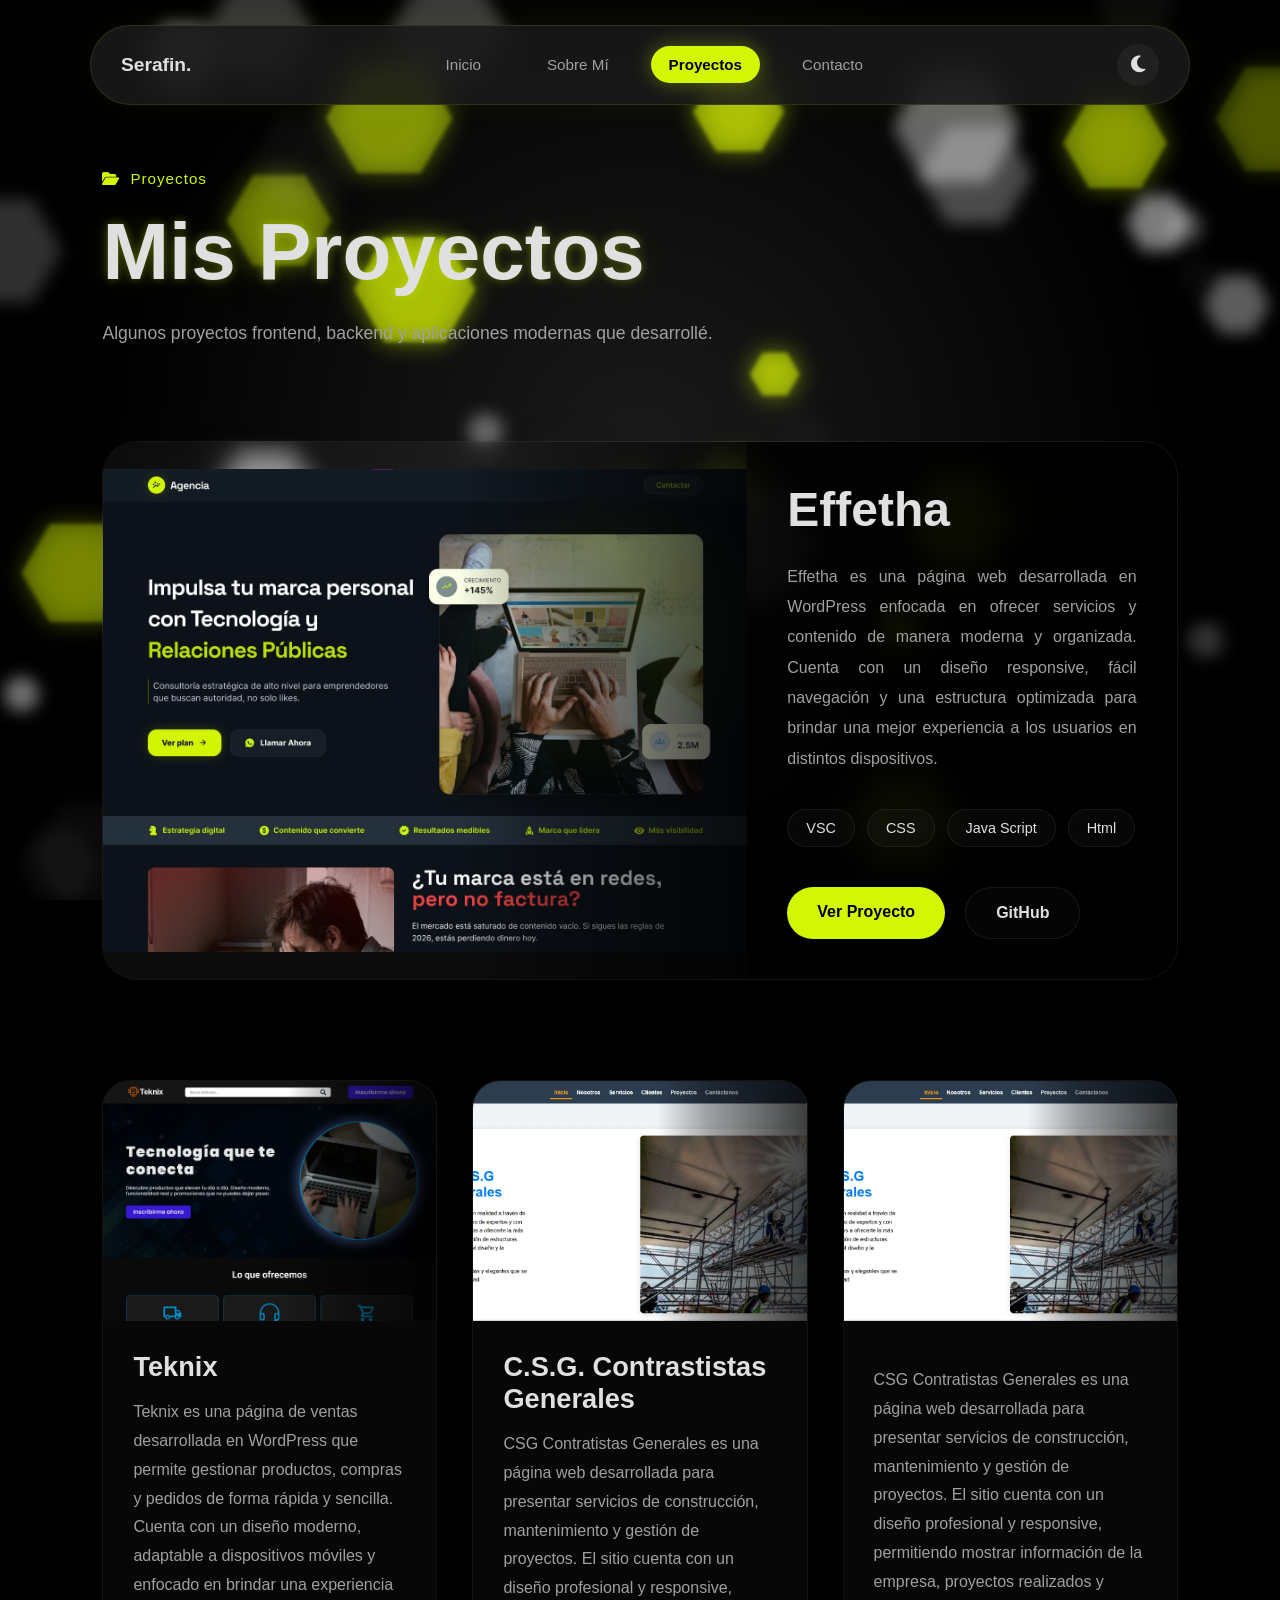
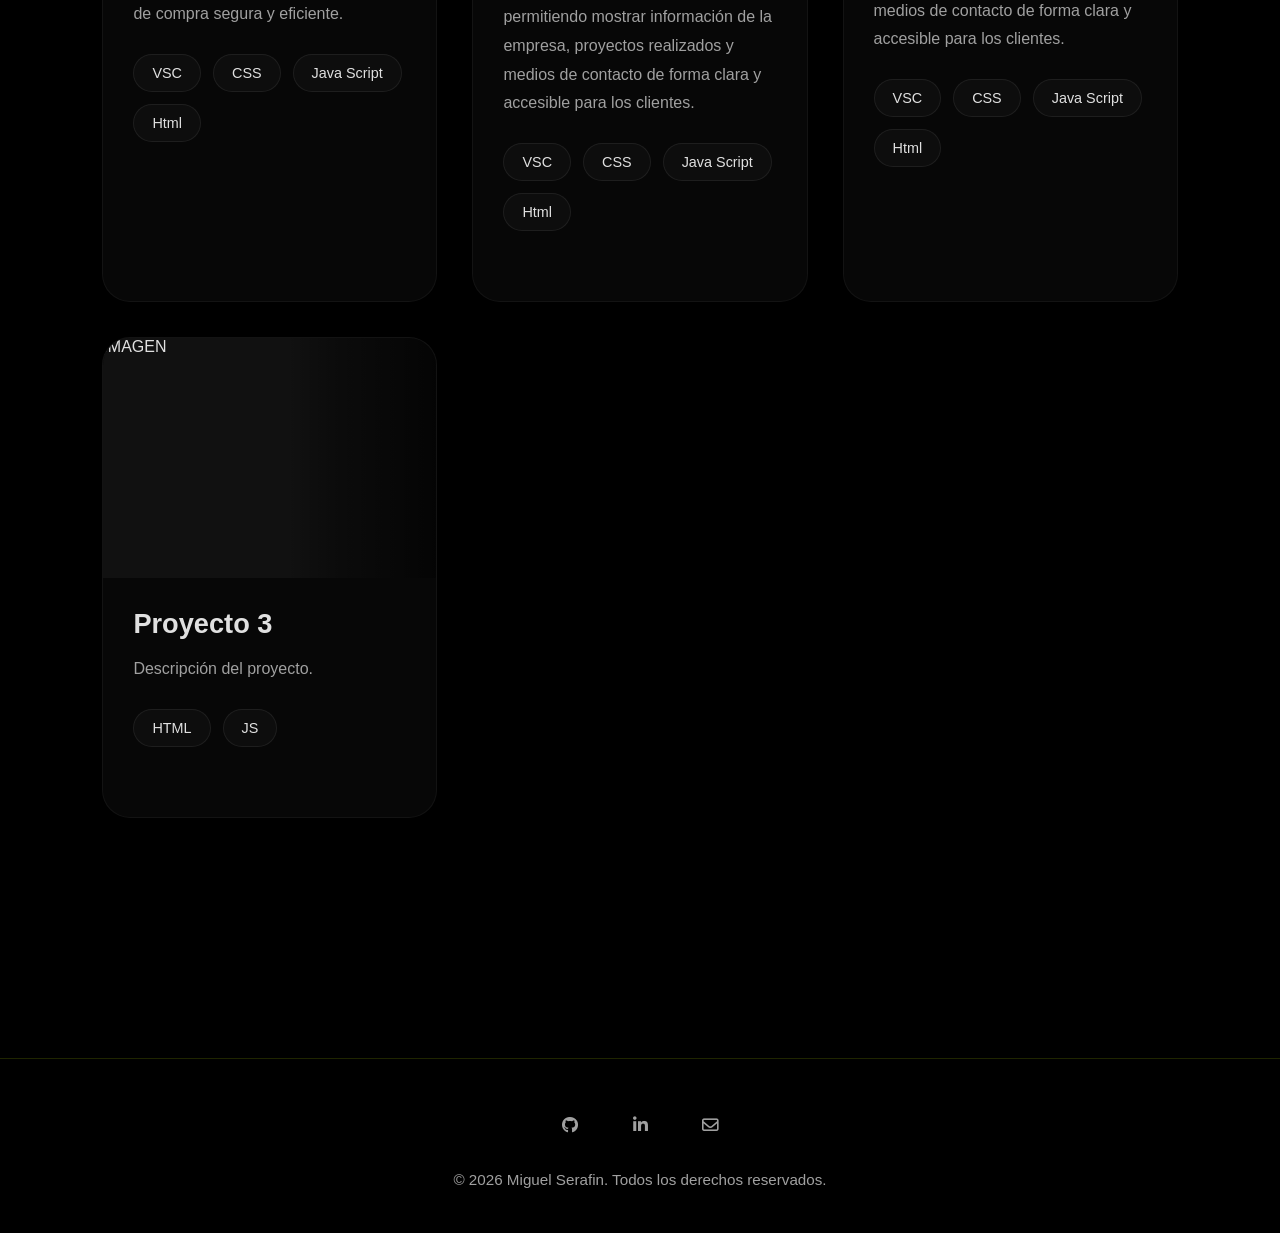
==== proyectos.html @ 2c35174f "Update proyectos.html" ====
<!DOCTYPE html>
<html lang="es">

<head>

    <meta charset="UTF-8">

    <title>Proyectos</title>
    <link
        rel="stylesheet"
        href="https://cdnjs.cloudflare.com/ajax/libs/font-awesome/6.5.1/css/all.min.css"
        />
    
    <link rel="stylesheet" href="CSS/footer.css">
    <link rel="stylesheet" href="CSS/navbar.css">
    <link rel="stylesheet" href="CSS/background.css">
    <link rel="stylesheet" href="CSS/proyect.css">
</head>

<body>

    <!-- FONDO Y  BARRA DE NAVEGACIÓN -->
    <canvas id="hex-bg"></canvas>
    <div id="navbar-container"></div>

    <section class="projects-page" id="proyectos">

        
        <div class="projects-header">

            <span class="page-tag">
                <i class="fa-solid fa-folder-open"></i>
                Proyectos
            </span>

            <h1>
                Mis Proyectos
            </h1>

            <p>
                Algunos proyectos frontend, backend
                y aplicaciones modernas que desarrollé.
            </p>

        </div>

        <!-- FEATURED PROJECT -->

        <div class="featured-project">

            <!-- IMAGE -->

            <div class="featured-image">

                <!-- AQUI VA TU IMAGEN -->
                <div class="image-placeholder">

                    <img src="assets/imagen/effetha.webp" alt="Descripción de la imagen">

                </div>

            </div>

            <!-- CONTENT -->

            <div class="featured-content">


                <h2>
                    Effetha
                </h2>

                <p>
                    Effetha es una página web desarrollada en WordPress enfocada en ofrecer servicios y contenido de manera moderna y organizada. 
                    Cuenta con un diseño responsive, fácil navegación y una estructura optimizada para 
                    brindar una mejor experiencia a los usuarios en distintos dispositivos.
                    
                </p>

                <!-- TECH -->

                <div class="project-tech">

                    <span>VSC</span>
                    <span>CSS</span>
                    <span>Java Script</span>
                    <span>Html</span>

                </div>

                <!-- BUTTONS -->

                <div class="project-buttons">

                    <a href="#" class="primary-btn">
                        Ver Proyecto
                    </a>

                    <a href="#" class="secondary-btn">
                        GitHub
                    </a>

                </div>

            </div>

        </div>

        <!-- PROJECT GRID -->

        <div class="projects-grid">

            <!-- CARD -->

            <div class="project-card">

                <div class="card-image">

                    <!-- IMAGEN -->
                    <div class="image-placeholder">
                        <img src="assets/imagen/teknix2.webp" alt="Descripción de la imagen">
                    </div>

                </div>

                <div class="card-content">

                    <h3>
                        Teknix
                    </h3>

                    <p>
                        Teknix es una página de ventas desarrollada en WordPress que permite gestionar productos, 
                        compras y pedidos de forma rápida y sencilla. Cuenta con un diseño moderno, adaptable a 
                        dispositivos móviles y enfocado en brindar una experiencia de compra segura y eficiente.
                    </p>

                    <div class="project-tech">

                    <span>VSC</span>
                    <span>CSS</span>
                    <span>Java Script</span>
                    <span>Html</span>

                    </div>

                </div>

            </div>

            <!-- CARD -->

            <div class="project-card">

                <div class="card-image">

                    <div class="image-placeholder">
                        <img src="assets/imagen/img 2.webp" alt="Descripción de la imagen">
                    </div>

                </div>

                <div class="card-content">

                    <h3>
                        C.S.G. Contrastistas Generales
                    </h3>

                    <p>
                        CSG Contratistas Generales es una página web desarrollada para presentar servicios de construcción, mantenimiento y gestión de proyectos. El sitio cuenta con un diseño profesional y responsive, permitiendo mostrar información de la empresa, proyectos realizados y medios de contacto de forma clara y accesible para los clientes.
                    </p>

                    <div class="project-tech">

                    <span>VSC</span>
                    <span>CSS</span>
                    <span>Java Script</span>
                    <span>Html</span>

                    </div>

                </div>

            </div>

            <!-- CARD -->

             <div class="project-card">

                <div class="card-image">

                    <div class="image-placeholder">
                        <img src="assets/imagen/img 2.webp" alt="Descripción de la imagen">
                    </div>

                </div>

                <div class="card-content">

                    <h3>
                        
                    </h3>

                    <p>
                        CSG Contratistas Generales es una página web desarrollada para presentar servicios de construcción, mantenimiento y gestión de proyectos. El sitio cuenta con un diseño profesional y responsive, permitiendo mostrar información de la empresa, proyectos realizados y medios de contacto de forma clara y accesible para los clientes.
                    </p>

                    <div class="project-tech">

                    <span>VSC</span>
                    <span>CSS</span>
                    <span>Java Script</span>
                    <span>Html</span>

                    </div>

                </div>

            </div>
            
           

            <div class="project-card">

                <div class="card-image">

                    <div class="image-placeholder">
                        IMAGEN
                    </div>

                </div>

                <div class="card-content">

                    <h3>
                        Proyecto 3
                    </h3>

                    <p>
                        Descripción del proyecto.
                    </p>

                    <div class="project-tech">

                        <span>HTML</span>
                        <span>JS</span>

                    </div>
                </div>
            </div>
            

        </div>
    </section>
    <!-- PIE DE PAGINA -->
    <div id="footer-container"></div>

    <!-- JAVASCRIPT -->
    <script src="JS/navbar.js"></script>
    <script src="JS/footer.js"></script>
    <script src="JS/background.js"></script>
</body>


</html>
---- CSS/footer.css ----
/**CSS DE FOOTER**/

/****************************************************************
                            FOOTER
****************************************************************/

.footer {
    width: 100%;
    padding: 45px 20px;
    margin-top: 120px;
    display: flex;
    flex-direction: column;
    align-items: center;
    justify-content: center;
    gap: 25px;
    position: relative;
    border-top: 1px solid color-mix(in srgb, var(--accent) 15%, transparent);
    background: color-mix(in srgb, var(--bg-main) 45%, transparent);
    backdrop-filter: blur(8px);
}

.footer-socials {
    display: flex;
    align-items: center;
    gap: 28px;
}

.footer-socials a {
    width: 42px;
    height: 42px;
    border-radius: 50%;
    display: flex;
    align-items: center;
    justify-content: center;
    text-decoration: none;
    color: var(--text-secondary);
    font-size: 1.05rem;
    transition: 0.35s ease;
    position: relative;
}

.footer-socials a:hover {
    color: var(--accent);
    transform: translateY(-4px);
    text-shadow: 0 0 15px color-mix(in srgb, var(--accent) 70%, transparent);
}

.footer p {
    color: var(--text-secondary);
    font-size: 0.95rem;
    text-align: center;
}

/****************************************************************
                        RESPONSIVE
****************************************************************/

@media (max-width: 768px) {
    .footer { padding: 40px 20px; }
    .footer-socials { gap: 20px; }
}
---- CSS/navbar.css ----
/**CSS DE NAVBAR**/

/****************************************************************
                        NAVBAR
****************************************************************/

.header {
    position: fixed;
    top: 25px;
    left: 50%;
    transform: translateX(-50%);
    width: 100%;
    display: flex;
    justify-content: center;
    z-index: 9999;
}

.navbar {
    width: 1100px;
    height: 80px;
    padding: 0 30px;
    display: flex;
    align-items: center;
    justify-content: space-between;
    border-radius: 60px;
    background: color-mix(in srgb, var(--bg-secondary) 88%, transparent);
    border: 1px solid color-mix(in srgb, var(--accent) 12%, transparent);
    backdrop-filter: blur(12px);
    box-shadow: 0 0 30px color-mix(in srgb, var(--accent) 5%, transparent);
}

.logo {
    color: var(--text-main);
    font-size: 1.2rem;
    font-weight: 700;
}

.nav-links {
    display: flex;
    align-items: center;
    gap: 18px;
    list-style: none;
}

.nav-links a {
    text-decoration: none;
    color: var(--text-secondary);
    padding: 14px 24px;
    border-radius: 40px;
    transition: 0.35s ease;
    font-size: 0.95rem;
    position: relative;
}

.nav-links a:hover {
    color: var(--accent);
    background: color-mix(in srgb, var(--accent) 8%, transparent);
}

.nav-links a.active {
    background: var(--accent);
    color: var(--bg-main);
    font-weight: 700;
    padding: 10px 18px;
    border-radius: 30px;
    box-shadow: 0 0 20px color-mix(in srgb, var(--accent) 35%, transparent);
}

.nav-links a.active:hover {
    color: var(--bg-main);
}

.nav-right {
    display: flex;
    align-items: center;
}

#theme-toggle {
    width: 42px;
    height: 42px;
    border-radius: 50%;
    border: none;
    cursor: pointer;
    background: color-mix(in srgb, var(--text-main) 5%, transparent);
    color: var(--text-main);
    font-size: 1.2rem;
    transition: 0.3s ease;
}

#theme-toggle:hover {
    transform: scale(1.08);
    background: var(--accent);
    color: var(--bg-main);
}

/****************************************************************
                    RESPONSIVE
****************************************************************/

@media (max-width: 1150px) {
    .navbar { width: 95%; }
}

@media (max-width: 768px) {
    .navbar {
        height: auto;
        padding: 20px;
        flex-direction: column;
        gap: 20px;
        border-radius: 30px;
    }
    .nav-links {
        flex-wrap: wrap;
        justify-content: center;
    }
}
---- CSS/background.css ----
body{
    margin:0;

    background:
    linear-gradient(
        180deg,
        var(--bg-secondary) 0%,
        var(--bg-main) 50%,
        var(--bg-secondary) 100%
    );

    overflow:hidden;
}

/* CANVAS */

#hex-bg{
    position:fixed;

    top:0;
    left:0;

    width:100%;
    height:100%;

    z-index:-1;
}
---- CSS/proyect.css ----
/**CSS DE PROYECTOS**/

/* ===================================================== */
/* VARIABLES */
/* ===================================================== */

:root {
    --bg-main: #000000;
    --bg-secondary: #1A1A1A;
    --accent: #D2F603;
    --text-main: #E0E0E0;
    --text-secondary: #A0A0A0;
    --hex-1: rgba(210, 246, 3, 0.20);
    --hex-2: rgba(210, 246, 3, 0.35);
}

[data-theme="light"] {
    --bg-main: #F8FAFC;
    --bg-secondary: #E2E8F0;
    --accent: #0046B5;
    --text-main: #021431;
    --text-secondary: #475569;
    --hex-1: rgba(147, 197, 253, 0.20);
    --hex-2: rgba(56, 189, 248, 0.35);
}

/* ===================================================== */
/* RESET */
/* ===================================================== */

* {
    margin: 0;
    padding: 0;
    box-sizing: border-box;
}

html {
    overflow-y: auto;
    scroll-behavior: smooth;
}

/* ===================================================== */
/* BODY */
/* ===================================================== */

body {
    font-family: Arial, sans-serif;
    background: var(--bg-main);
    color: var(--text-main);
    overflow-x: hidden;
    overflow-y: auto;
    min-height: 100vh;
}

/* ===================================================== */
/* BACKGROUND */
/* ===================================================== */

#hex-bg {
    position: fixed;
    top: 0;
    left: 0;
    width: 100%;
    height: 100%;
    z-index: -10;
    background: radial-gradient(
        circle at center,
        var(--bg-secondary) 0%,
        var(--bg-main) 70%
    );
}

/* ===================================================== */
/* PAGE */
/* ===================================================== */

.projects-page {
    width: 100%;
    min-height: 100vh;
    padding: 170px 8% 120px;
    position: relative;
    z-index: 2;
}

/* ===================================================== */
/* HEADER */
/* ===================================================== */

.projects-header {
    margin-bottom: 90px;
}

.page-tag {
    display: inline-flex;
    align-items: center;
    gap: 10px;
    font-size: 0.95rem;
    color: var(--accent);
    margin-bottom: 25px;
    letter-spacing: 1px;
}

.projects-header h1 {
    font-size: 5rem;
    margin-bottom: 25px;
    line-height: 1;
    text-shadow:
        0 0 10px color-mix(in srgb, var(--accent) 35%, transparent),
        0 0 35px color-mix(in srgb, var(--accent) 12%, transparent);
}

.projects-header p {
    max-width: 700px;
    color: var(--text-secondary);
    line-height: 1.9;
    font-size: 1.1rem;
}

/* ===================================================== */
/* FEATURED PROJECT */
/* ===================================================== */

.featured-project {
    width: 100%;
    background: color-mix(in srgb, var(--text-main) 3%, transparent);
    border: 1px solid color-mix(in srgb, var(--text-main) 5%, transparent);
    border-radius: 35px;
    overflow: hidden;
    display: grid;
    grid-template-columns: 1.5fr 1fr;
    margin-bottom: 100px;
    transition: 0.4s ease;
    backdrop-filter: blur(10px);
    position: relative;
}

.featured-project:hover {
    transform: translateY(-8px);
    border-color: color-mix(in srgb, var(--accent) 25%, transparent);
    box-shadow: 0 0 40px color-mix(in srgb, var(--accent) 8%, transparent);
}

/* ===================================================== */
/* IMAGE */
/* ===================================================== */

.image-placeholder {
    width: 100%;
    height: 100%;
    min-height: 520px;
    overflow: hidden;
    position: relative;
    background: color-mix(in srgb, var(--text-main) 2%, transparent);
}

.image-placeholder img {
    width: 100%;
    height: 100%;
    object-fit: contain;
    object-position: center;
    display: block;
    transition: 0.6s ease;
    transform: scale(1);
}

.image-placeholder::after {
    content: "";
    position: absolute;
    top: 0;
    right: 0;
    width: 45%;
    height: 100%;
    background: linear-gradient(
        to right,
        transparent 0%,
        color-mix(in srgb, var(--bg-main) 35%, transparent) 35%,
        color-mix(in srgb, var(--bg-main) 75%, transparent) 100%
    );
    z-index: 2;
    pointer-events: none;
}

.featured-project:hover .image-placeholder img {
    transform: scale(1.05);
}

/* ===================================================== */
/* CONTENT */
/* ===================================================== */

.featured-content {
    padding: 40px;
    display: flex;
    flex-direction: column;
    justify-content: center;
    position: relative;
    z-index: 3;
    background: linear-gradient(
        to left,
        color-mix(in srgb, var(--bg-main) 97%, transparent),
        color-mix(in srgb, var(--bg-main) 88%, transparent)
    );
}

.featured-content h2 {
    font-size: 3rem;
    margin-bottom: 25px;
}

.featured-content p {
    color: var(--text-secondary);
    line-height: 1.9;
    margin-bottom: 35px;
    text-align: justify;
}

/* ===================================================== */
/* TECH */
/* ===================================================== */

.project-tech {
    display: flex;
    flex-wrap: wrap;
    gap: 12px;
    margin-bottom: 40px;
}

.project-tech span {
    padding: 10px 18px;
    border-radius: 30px;
    border: 1px solid color-mix(in srgb, var(--text-main) 8%, transparent);
    background: color-mix(in srgb, var(--text-main) 3%, transparent);
    font-size: 0.9rem;
    transition: 0.35s ease;
}

.project-tech span:hover {
    background: color-mix(in srgb, var(--accent) 8%, transparent);
    border-color: color-mix(in srgb, var(--accent) 25%, transparent);
    color: var(--accent);
}

/* ===================================================== */
/* BUTTONS */
/* ===================================================== */

.project-buttons {
    display: flex;
    gap: 20px;
    flex-wrap: wrap;
}

.primary-btn,
.secondary-btn {
    padding: 16px 30px;
    border-radius: 50px;
    text-decoration: none;
    transition: 0.35s ease;
    font-weight: 600;
}

.primary-btn {
    background: var(--accent);
    color: var(--bg-main);
}

.primary-btn:hover {
    transform: translateY(-4px);
    box-shadow: 0 0 30px color-mix(in srgb, var(--accent) 35%, transparent);
}

.secondary-btn {
    border: 1px solid color-mix(in srgb, var(--text-main) 8%, transparent);
    color: var(--text-main);
    background: color-mix(in srgb, var(--text-main) 2%, transparent);
}

.secondary-btn:hover {
    border-color: color-mix(in srgb, var(--accent) 25%, transparent);
    color: var(--accent);
    background: color-mix(in srgb, var(--accent) 4%, transparent);
}

/* ===================================================== */
/* GRID */
/* ===================================================== */

.projects-grid {
    display: grid;
    grid-template-columns: repeat(auto-fit, minmax(320px, 1fr));
    gap: 35px;
}

/* ===================================================== */
/* CARD */
/* ===================================================== */

.project-card {
    background: color-mix(in srgb, var(--text-main) 3%, transparent);
    border: 1px solid color-mix(in srgb, var(--text-main) 5%, transparent);
    border-radius: 28px;
    overflow: hidden;
    transition: 0.4s ease;
    backdrop-filter: blur(10px);
}

.project-card:hover {
    transform: translateY(-10px);
    border-color: color-mix(in srgb, var(--accent) 20%, transparent);
    box-shadow: 0 0 35px color-mix(in srgb, var(--accent) 8%, transparent);
}

/* ===================================================== */
/* CARD IMAGE */
/* ===================================================== */

.card-image {
    width: 100%;
    height: 240px;
    overflow: hidden;
    background: color-mix(in srgb, var(--text-main) 2%, transparent);
    position: relative;
}

.card-image .image-placeholder {
    width: 100%;
    height: 100%;
    min-height: unset;
}

.card-image .image-placeholder img {
    width: 100%;
    height: 100%;
    object-fit: cover;
    object-position: center top;
    display: block;
    transition: 0.4s ease;
}

/* ===================================================== */
/* CARD CONTENT */
/* ===================================================== */

.card-content {
    padding: 30px;
}

.card-content h3 {
    font-size: 1.7rem;
    margin-bottom: 15px;
}

.card-content p {
    color: var(--text-secondary);
    line-height: 1.8;
    margin-bottom: 25px;
}

/* ===================================================== */
/* RESPONSIVE */
/* ===================================================== */

@media (max-width: 1100px) {
    .featured-project { grid-template-columns: 1fr; }
    .image-placeholder { min-height: 420px; }
}

@media (max-width: 768px) {
    .projects-page { padding: 140px 20px 100px; }
    .projects-header { text-align: center; }
    .projects-header h1 { font-size: 3.5rem; }
    .projects-header p { margin: auto; }
    .featured-content { padding: 40px 30px; }
    .featured-content h2 { font-size: 2.2rem; }
    .image-placeholder { min-height: 300px; }
    .project-buttons { flex-direction: column; }
    .primary-btn, .secondary-btn { width: 100%; text-align: center; }
}

@media (max-width: 500px) {
    .projects-header h1 { font-size: 2.6rem; }
    .featured-content h2 { font-size: 1.8rem; }
    .featured-content { padding: 30px 22px; }
    .card-content { padding: 25px 20px; }
    .projects-grid { grid-template-columns: 1fr; }
    .image-placeholder { min-height: 240px; }
}
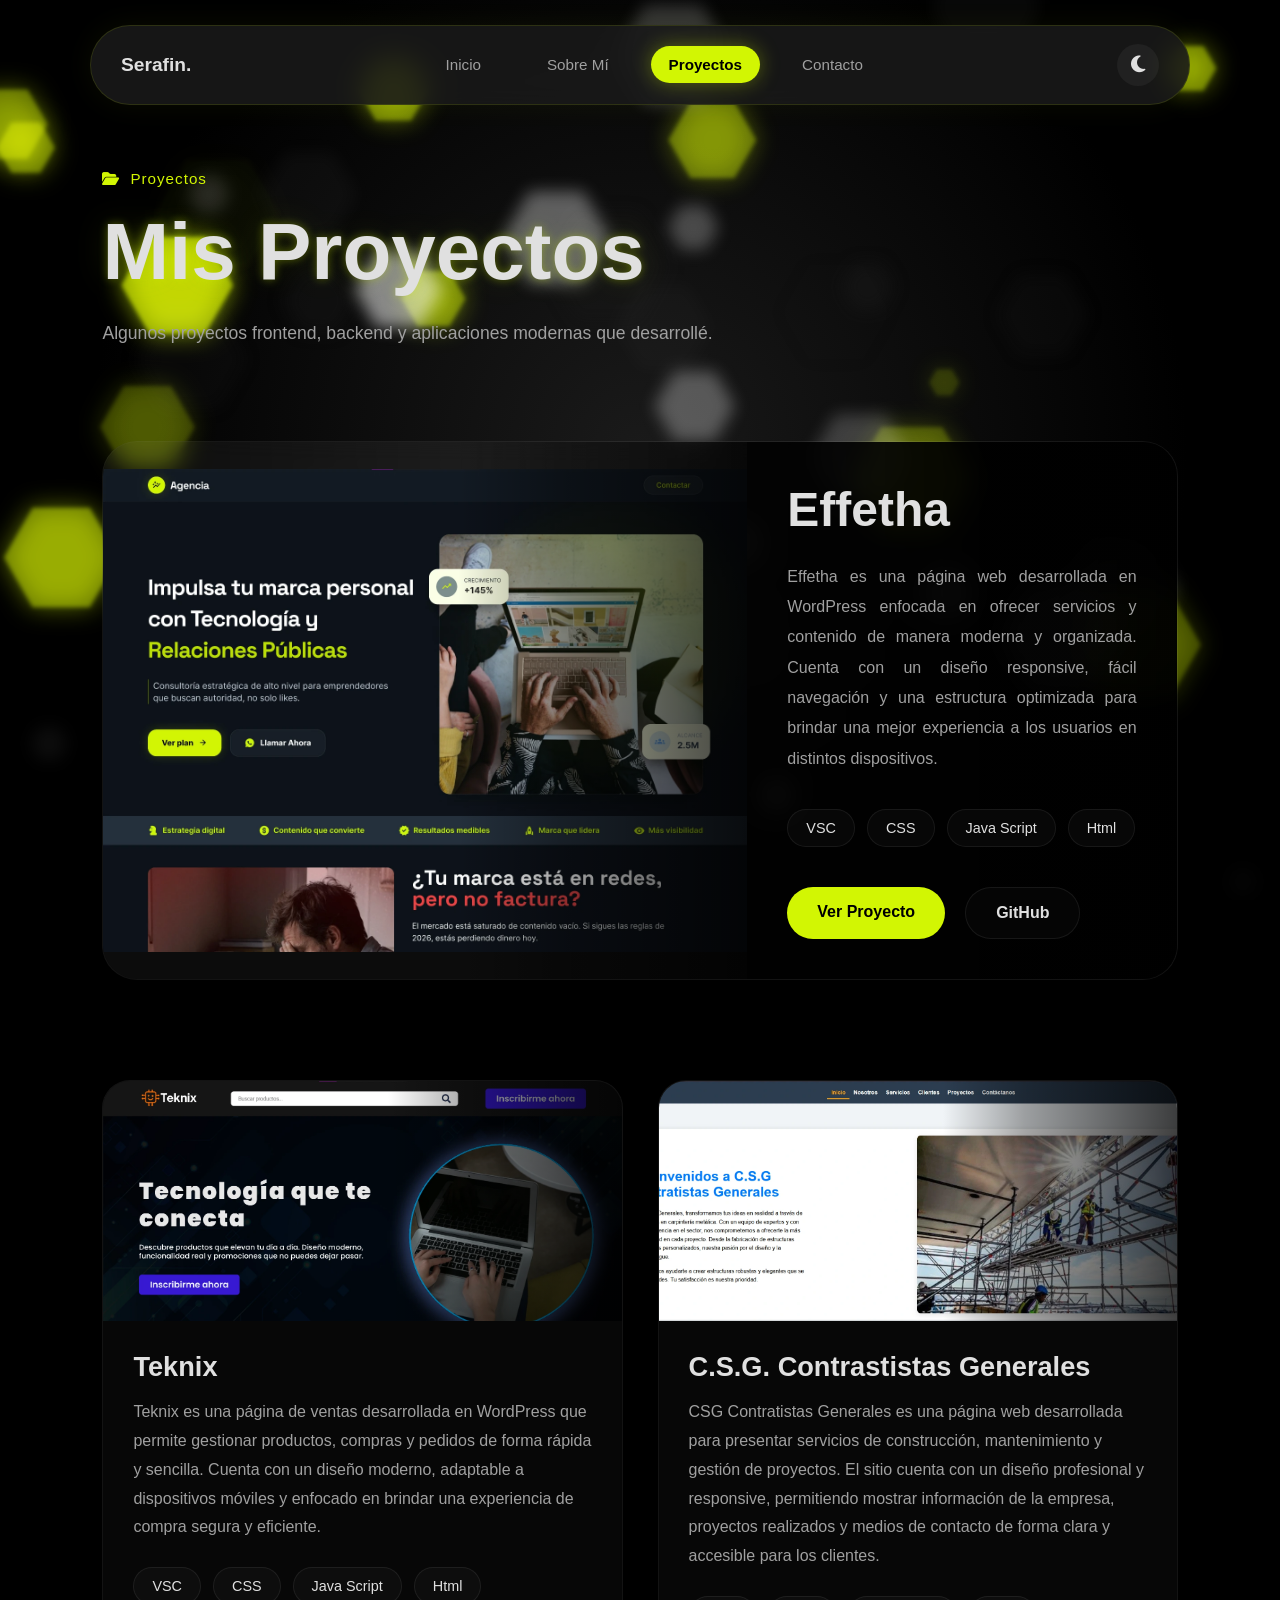
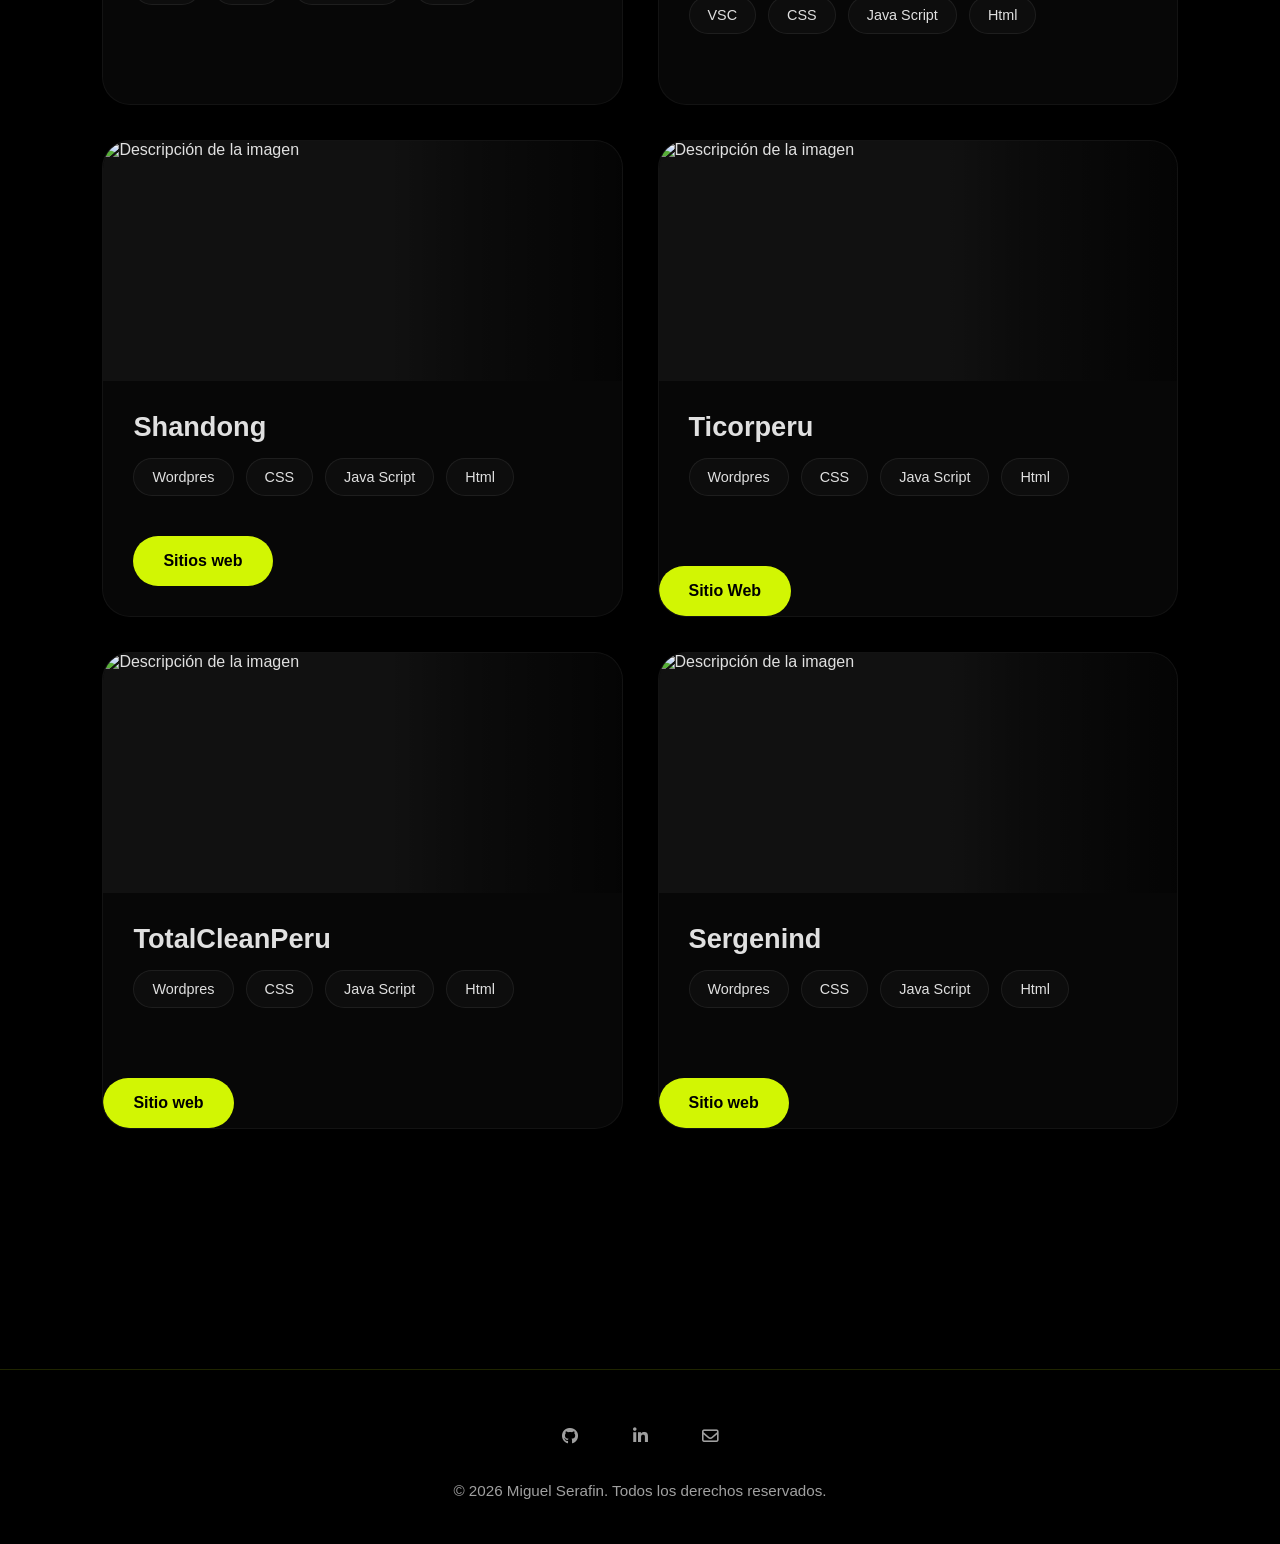
==== commit c0a84e4b: "Update proyectos.html" ====
--- a/proyectos.html
+++ b/proyectos.html
@@ -110,7 +110,7 @@
 
         <div class="projects-grid">
 
-            <!-- CARD -->
+            <!-- CARD 1-->
 
             <div class="project-card">
 
@@ -148,7 +148,7 @@
 
             </div>
 
-            <!-- CARD -->
+            <!-- CARD 2 -->
 
             <div class="project-card">
 
@@ -183,71 +183,146 @@
 
             </div>
 
-            <!-- CARD -->
+            <!-- CARD 3 -->
 
              <div class="project-card">
 
                 <div class="card-image">
 
                     <div class="image-placeholder">
-                        <img src="assets/imagen/img 2.webp" alt="Descripción de la imagen">
-                    </div>
-
-                </div>
-
-                <div class="card-content">
-
-                    <h3>
-                        
-                    </h3>
-
-                    <p>
-                        CSG Contratistas Generales es una página web desarrollada para presentar servicios de construcción, mantenimiento y gestión de proyectos. El sitio cuenta con un diseño profesional y responsive, permitiendo mostrar información de la empresa, proyectos realizados y medios de contacto de forma clara y accesible para los clientes.
-                    </p>
-
-                    <div class="project-tech">
-
-                    <span>VSC</span>
-                    <span>CSS</span>
-                    <span>Java Script</span>
-                    <span>Html</span>
-
-                    </div>
+                        <img src="assets/imagen/imgweb3.webp" alt="Descripción de la imagen">
+                    </div>
+
+                </div>
+
+                <div class="card-content">
+
+                    <h3>
+                        Shandong
+                    </h3>
+
+                    <div class="project-tech">
+                    <span>Wordpres</span>
+                    <span>CSS</span>
+                    <span>Java Script</span>
+                    <span>Html</span>
+                    </div>
+                    <div class="project-buttons">
+                    <a href="https://shandong.pe/" class="primary-btn">
+                        Sitios web
+                    </a>
+                    </div>
+
 
                 </div>
 
             </div>
             
-           
+           <!-- CARD 4-->
+
+             <div class="project-card">
+
+                <div class="card-image">
+
+                    <div class="image-placeholder">
+                        <img src="assets/imagen/imgweb4.webp" alt="Descripción de la imagen">
+                    </div>
+
+                </div>
+
+                <div class="card-content">
+
+                    <h3>
+                        Ticorperu
+                    </h3>
+
+                    <div class="project-tech">
+                    <span>Wordpres</span>
+                    <span>CSS</span>
+                    <span>Java Script</span>
+                    <span>Html</span>
+                    </div>
+                    </div>
+                 
+                    <div class="project-buttons">
+                    <a href="https://ticorperu.net/" class="primary-btn">
+                        Sitio Web
+                    </a>
+                    </div>
+
+            </div>
+
+           <!-- CARD 5 -->
+
+             <div class="project-card">
+
+                <div class="card-image">
+
+                    <div class="image-placeholder">
+                        <img src="assets/imagen/imgweb5.webp" alt="Descripción de la imagen">
+                    </div>
+
+                </div>
+
+                <div class="card-content">
+
+                    <h3>
+                        TotalCleanPeru
+                    </h3>
+                    
+                    <div class="project-tech">
+                    <span>Wordpres</span>
+                    <span>CSS</span>
+                    <span>Java Script</span>
+                    <span>Html</span>
+                    </div>
+                    </div>
+                 
+                    <div class="project-buttons">
+                    <a href="https://totalcleanperu.com/" class="primary-btn">
+                        Sitio web
+                    </a>
+                    </div>
+                     
+
+            </div>
+            
+           <!-- CARD 6 -->
 
             <div class="project-card">
 
                 <div class="card-image">
 
                     <div class="image-placeholder">
-                        IMAGEN
-                    </div>
-
-                </div>
-
-                <div class="card-content">
-
-                    <h3>
-                        Proyecto 3
-                    </h3>
-
-                    <p>
-                        Descripción del proyecto.
-                    </p>
-
-                    <div class="project-tech">
-
-                        <span>HTML</span>
-                        <span>JS</span>
-
-                    </div>
-                </div>
-            </div>
+                        <img src="assets/imagen/imgweb6.webp" alt="Descripción de la imagen">
+                    </div>
+
+                </div>
+
+                <div class="card-content">
+
+                    <h3>
+                        Sergenind
+                    </h3>
+
+                    <div class="project-tech">
+                    <span>Wordpres</span>
+                    <span>CSS</span>
+                    <span>Java Script</span>
+                    <span>Html</span>
+                    </div>
+                    </div>
+                 
+                    <div class="project-buttons">
+                    <a href="https://sergenind.com/" class="primary-btn">
+                        Sitio web
+                    </a>
+                    </div>
+                   
+                    
+                
+                </div>
+                </div>
             
 
         </div>
--- a/CSS/proyect.css
+++ b/CSS/proyect.css
@@ -287,7 +287,7 @@
 
 .projects-grid {
     display: grid;
-    grid-template-columns: repeat(auto-fit, minmax(320px, 1fr));
+    grid-template-columns: repeat(2, minmax(320px, 1fr));
     gap: 35px;
 }
 
@@ -384,4 +384,4 @@
     .card-content { padding: 25px 20px; }
     .projects-grid { grid-template-columns: 1fr; }
     .image-placeholder { min-height: 240px; }
-}+}
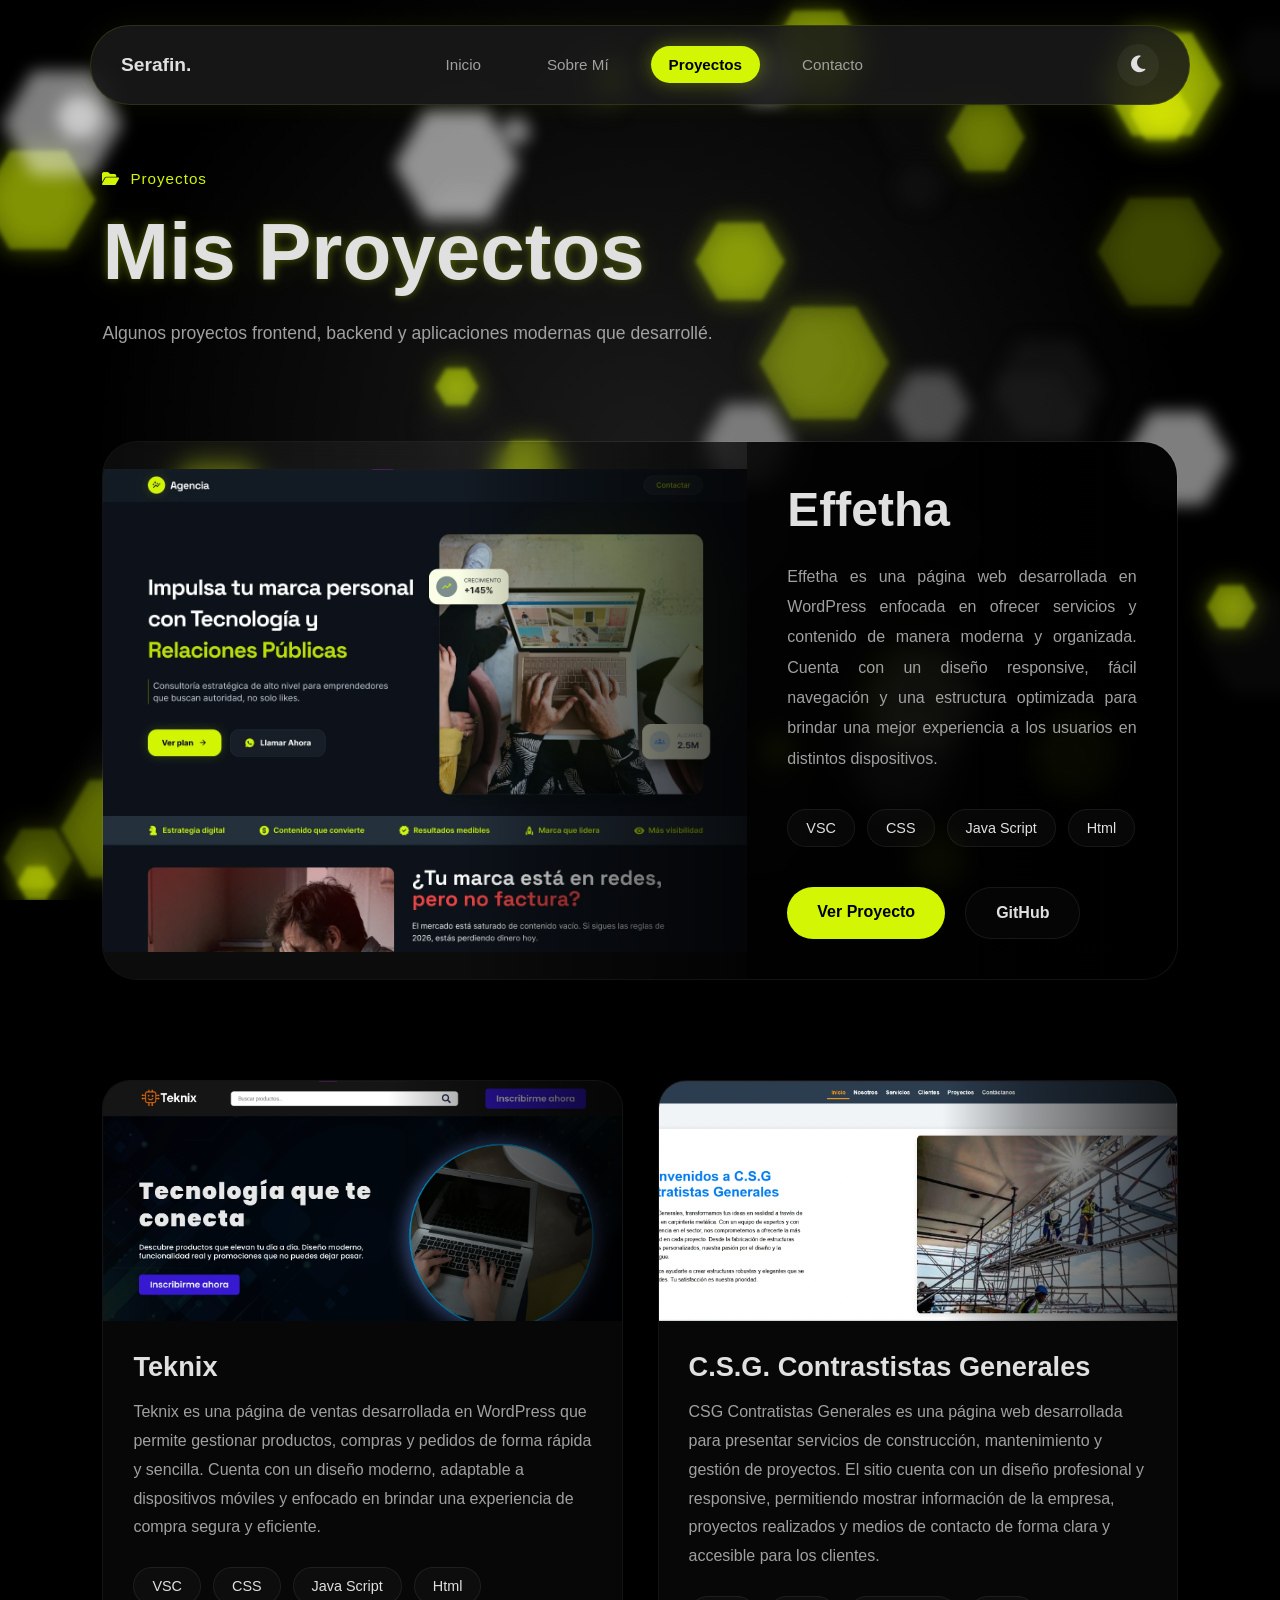
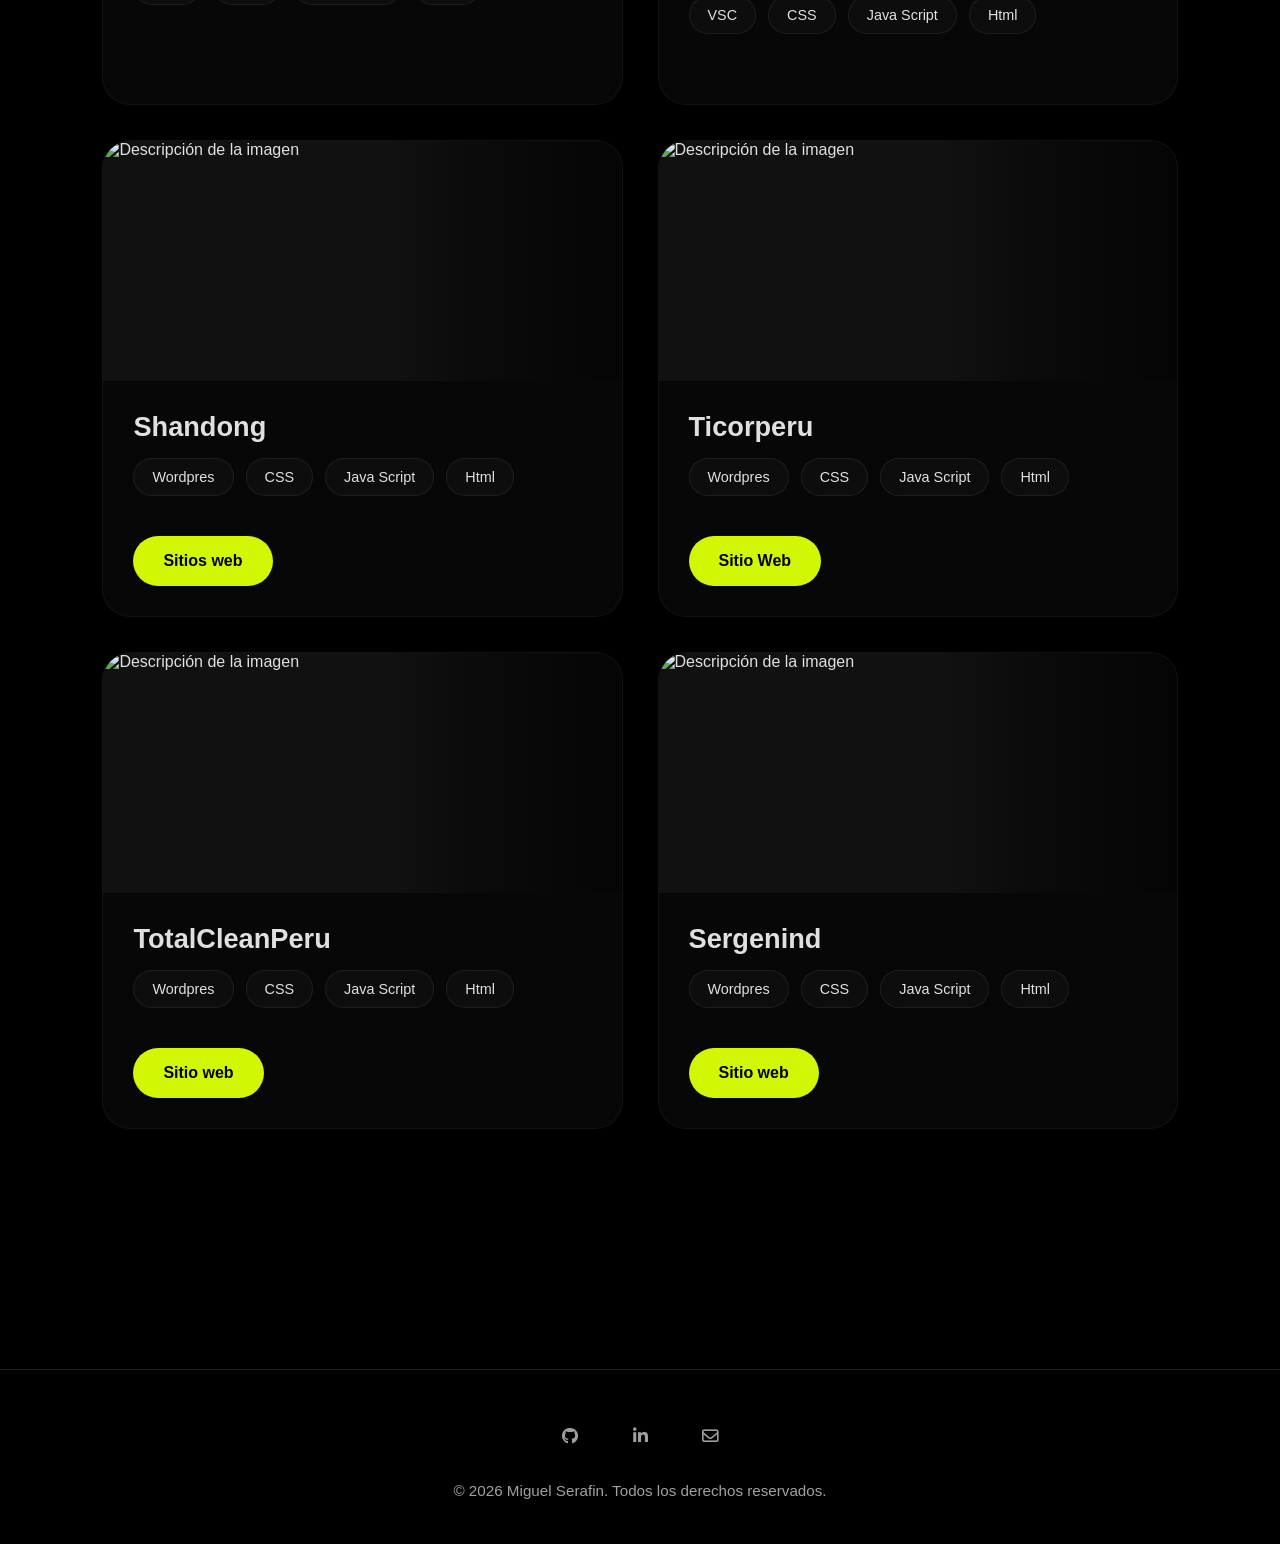
==== commit 68f3690c: "Update proyectos.html" ====
--- a/proyectos.html
+++ b/proyectos.html
@@ -242,13 +242,14 @@
                     <span>Java Script</span>
                     <span>Html</span>
                     </div>
-                    </div>
-                 
                     <div class="project-buttons">
                     <a href="https://ticorperu.net/" class="primary-btn">
                         Sitio Web
                     </a>
                     </div>
+                </div>
+                 
+                   
 
             </div>
 
@@ -276,14 +277,13 @@
                     <span>Java Script</span>
                     <span>Html</span>
                     </div>
-                    </div>
-                 
                     <div class="project-buttons">
                     <a href="https://totalcleanperu.com/" class="primary-btn">
                         Sitio web
                     </a>
                     </div>
-                     
+                </div>
+
 
             </div>
             
@@ -311,13 +311,14 @@
                     <span>Java Script</span>
                     <span>Html</span>
                     </div>
-                    </div>
-                 
                     <div class="project-buttons">
                     <a href="https://sergenind.com/" class="primary-btn">
                         Sitio web
                     </a>
                     </div>
+                </div>
+                 
+                    
                    
                     
                 
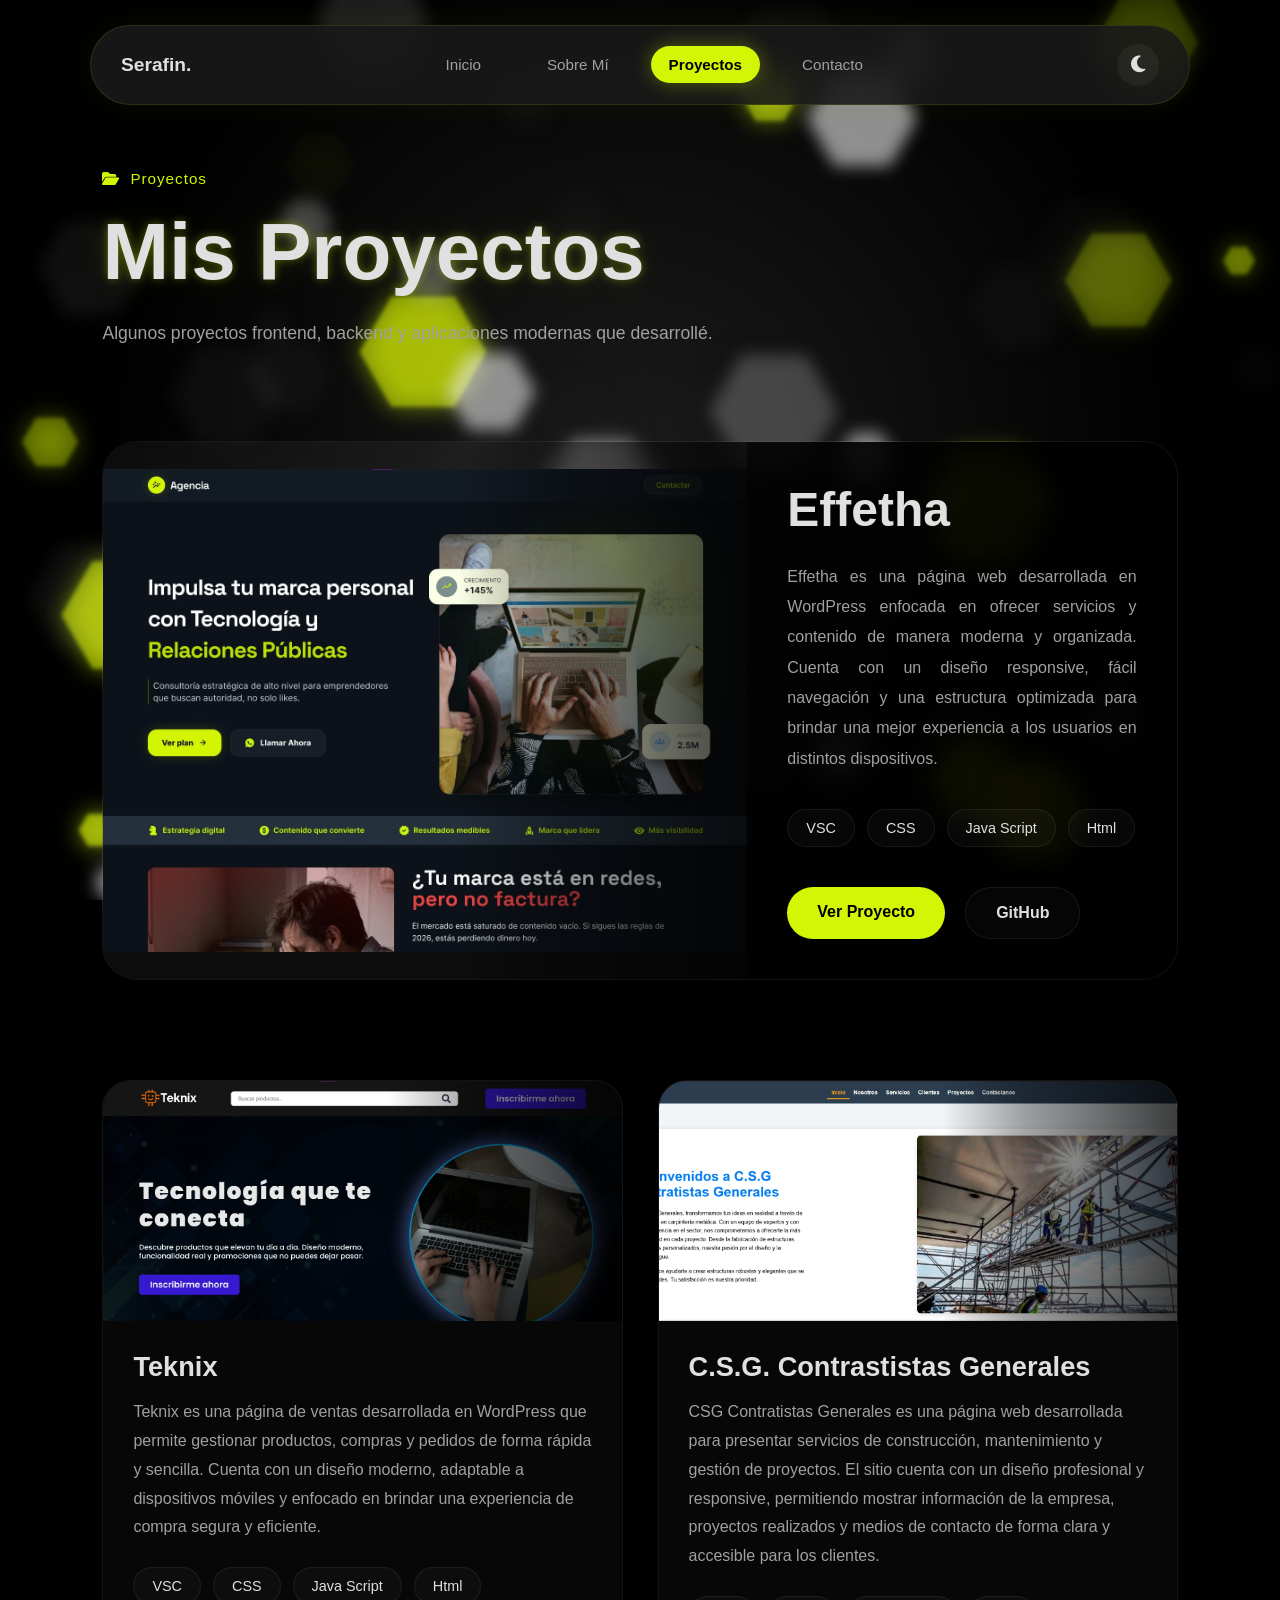
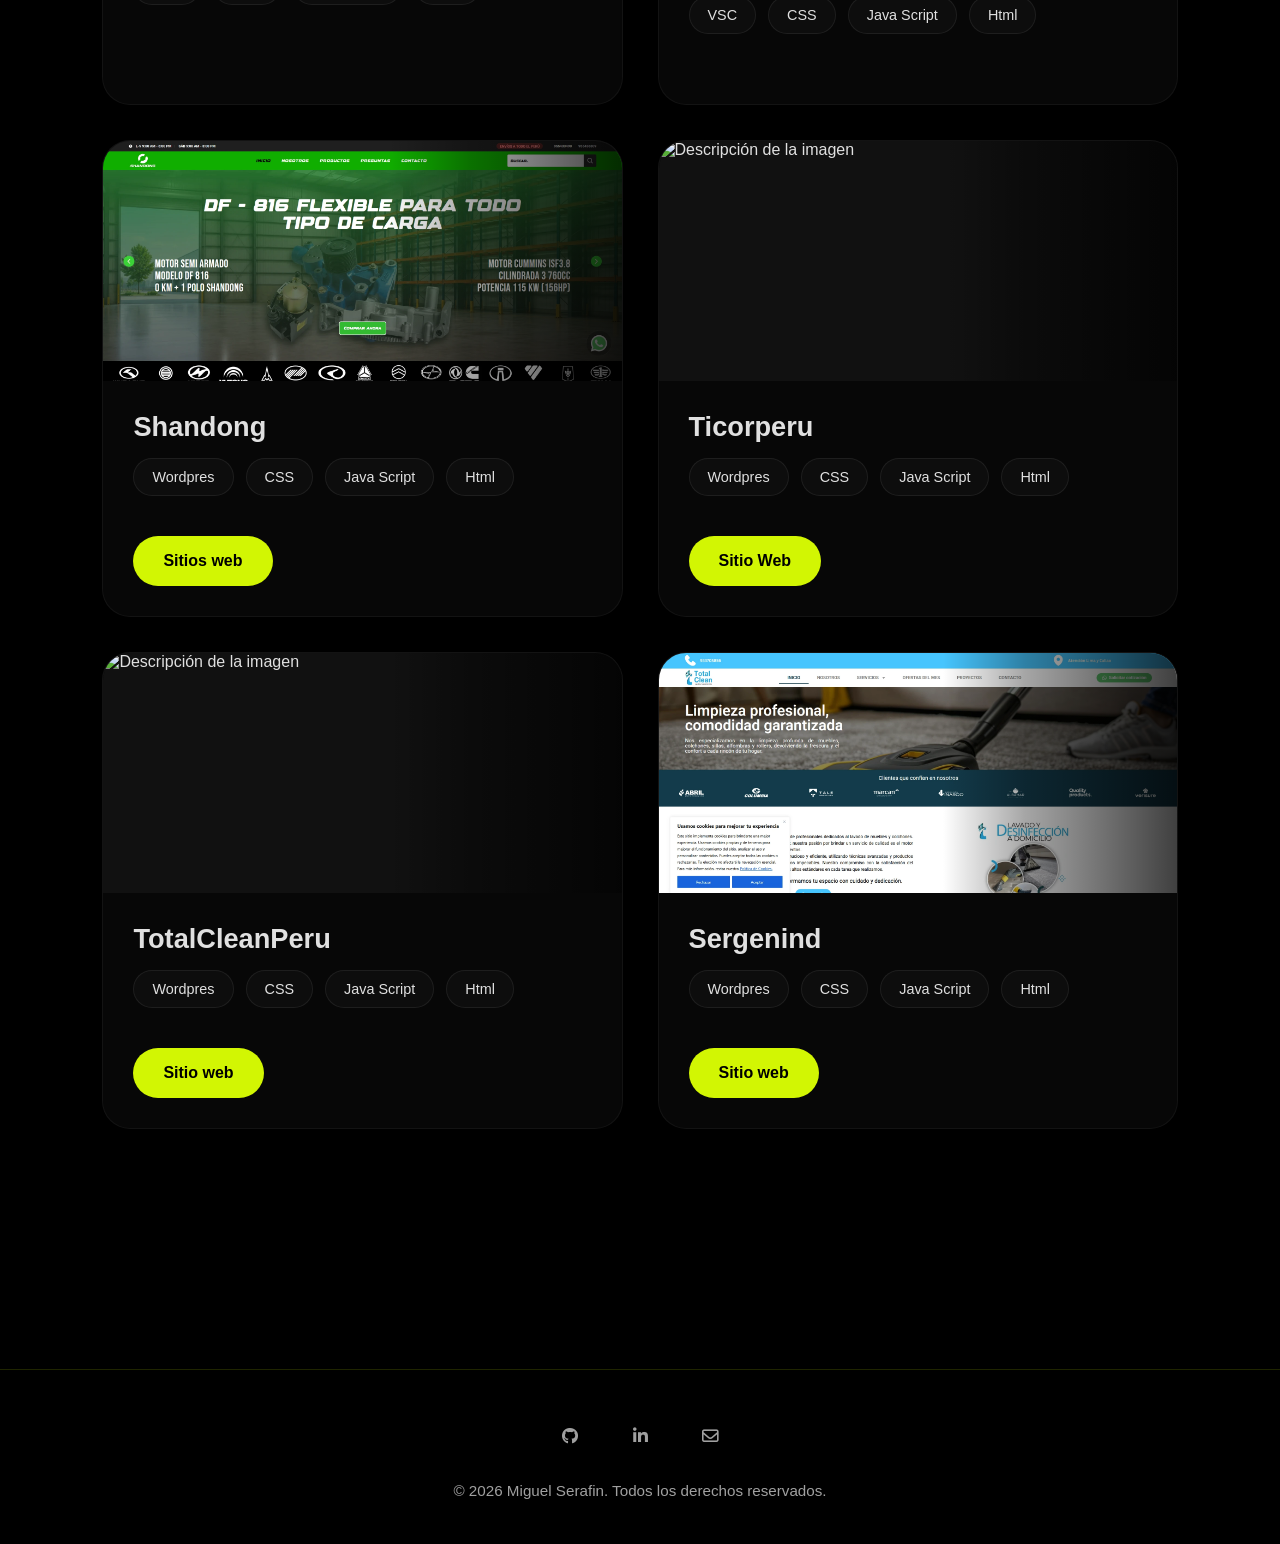
==== commit 0298bd78: "Update proyectos.html" ====
--- a/proyectos.html
+++ b/proyectos.html
@@ -225,7 +225,7 @@
                 <div class="card-image">
 
                     <div class="image-placeholder">
-                        <img src="assets/imagen/imgweb4.webp" alt="Descripción de la imagen">
+                        <img src="assets/imagen/imagenweb4.web" alt="Descripción de la imagen">
                     </div>
 
                 </div>
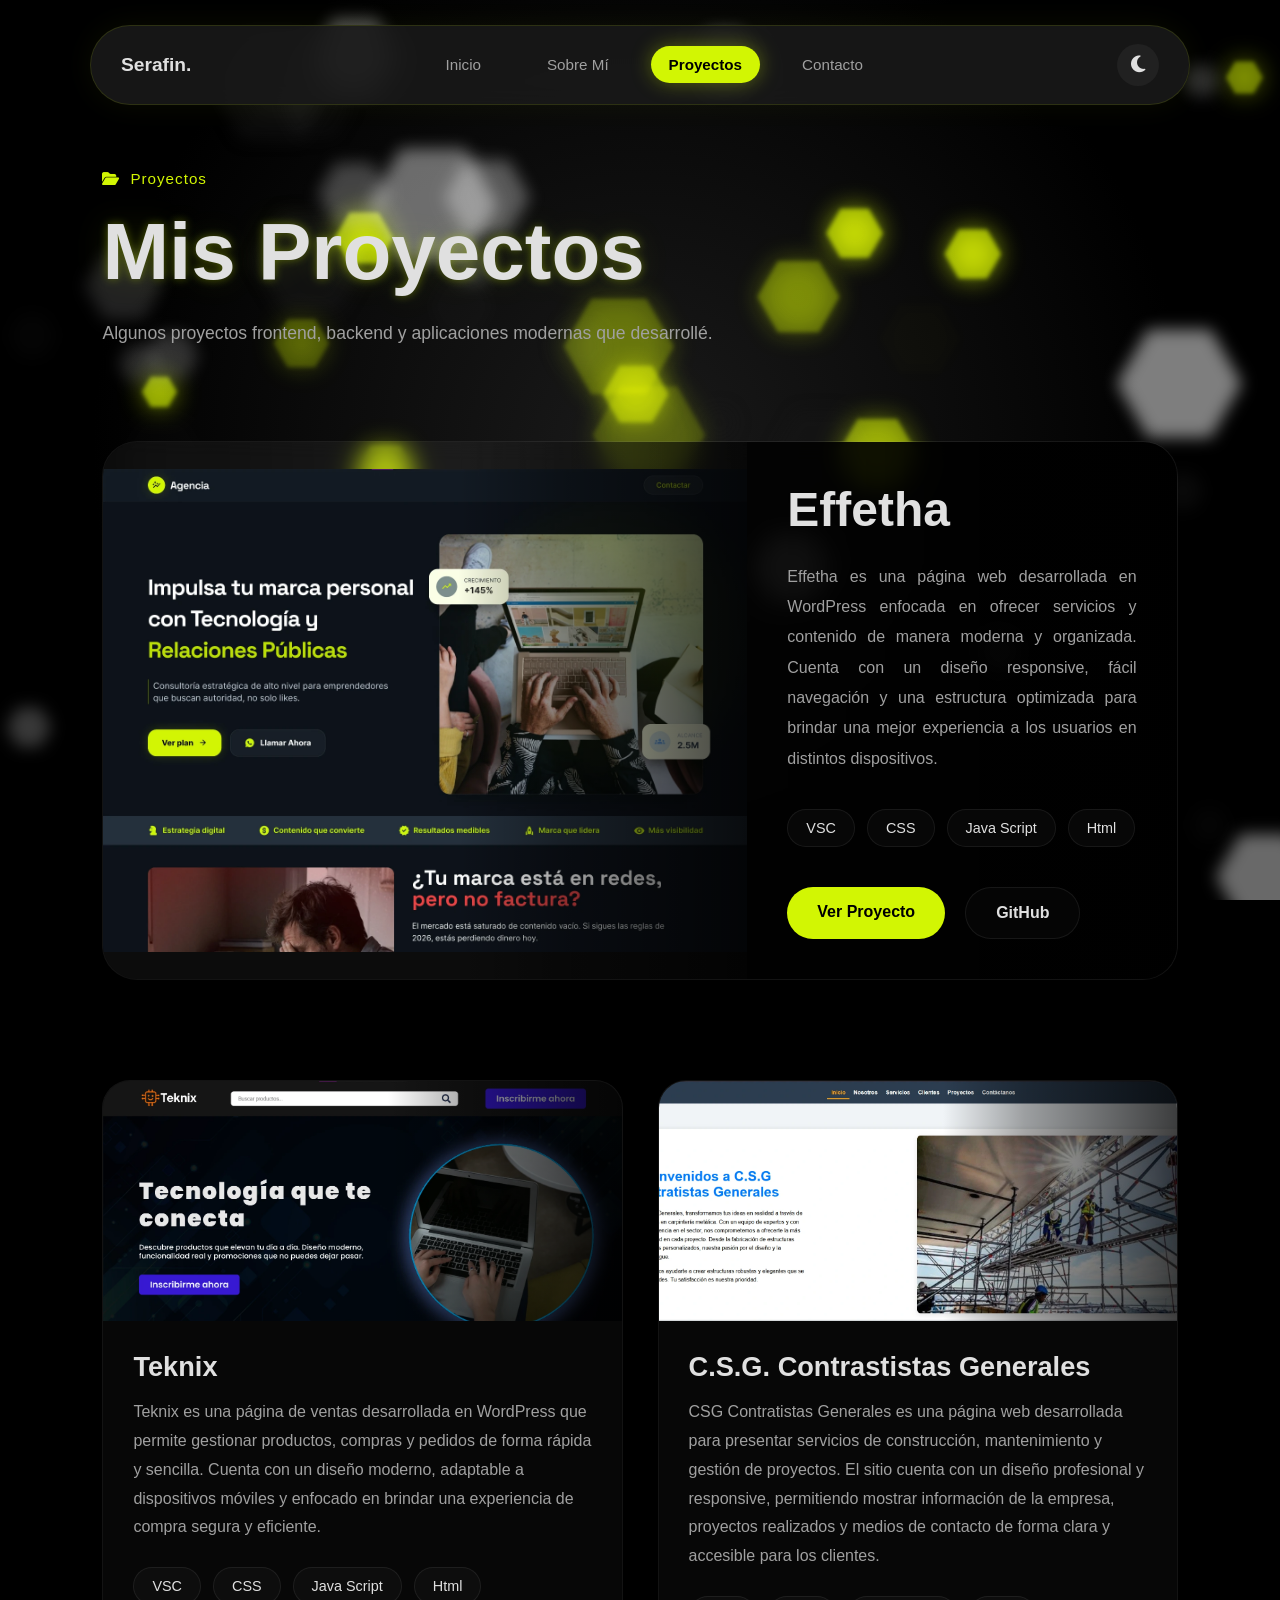
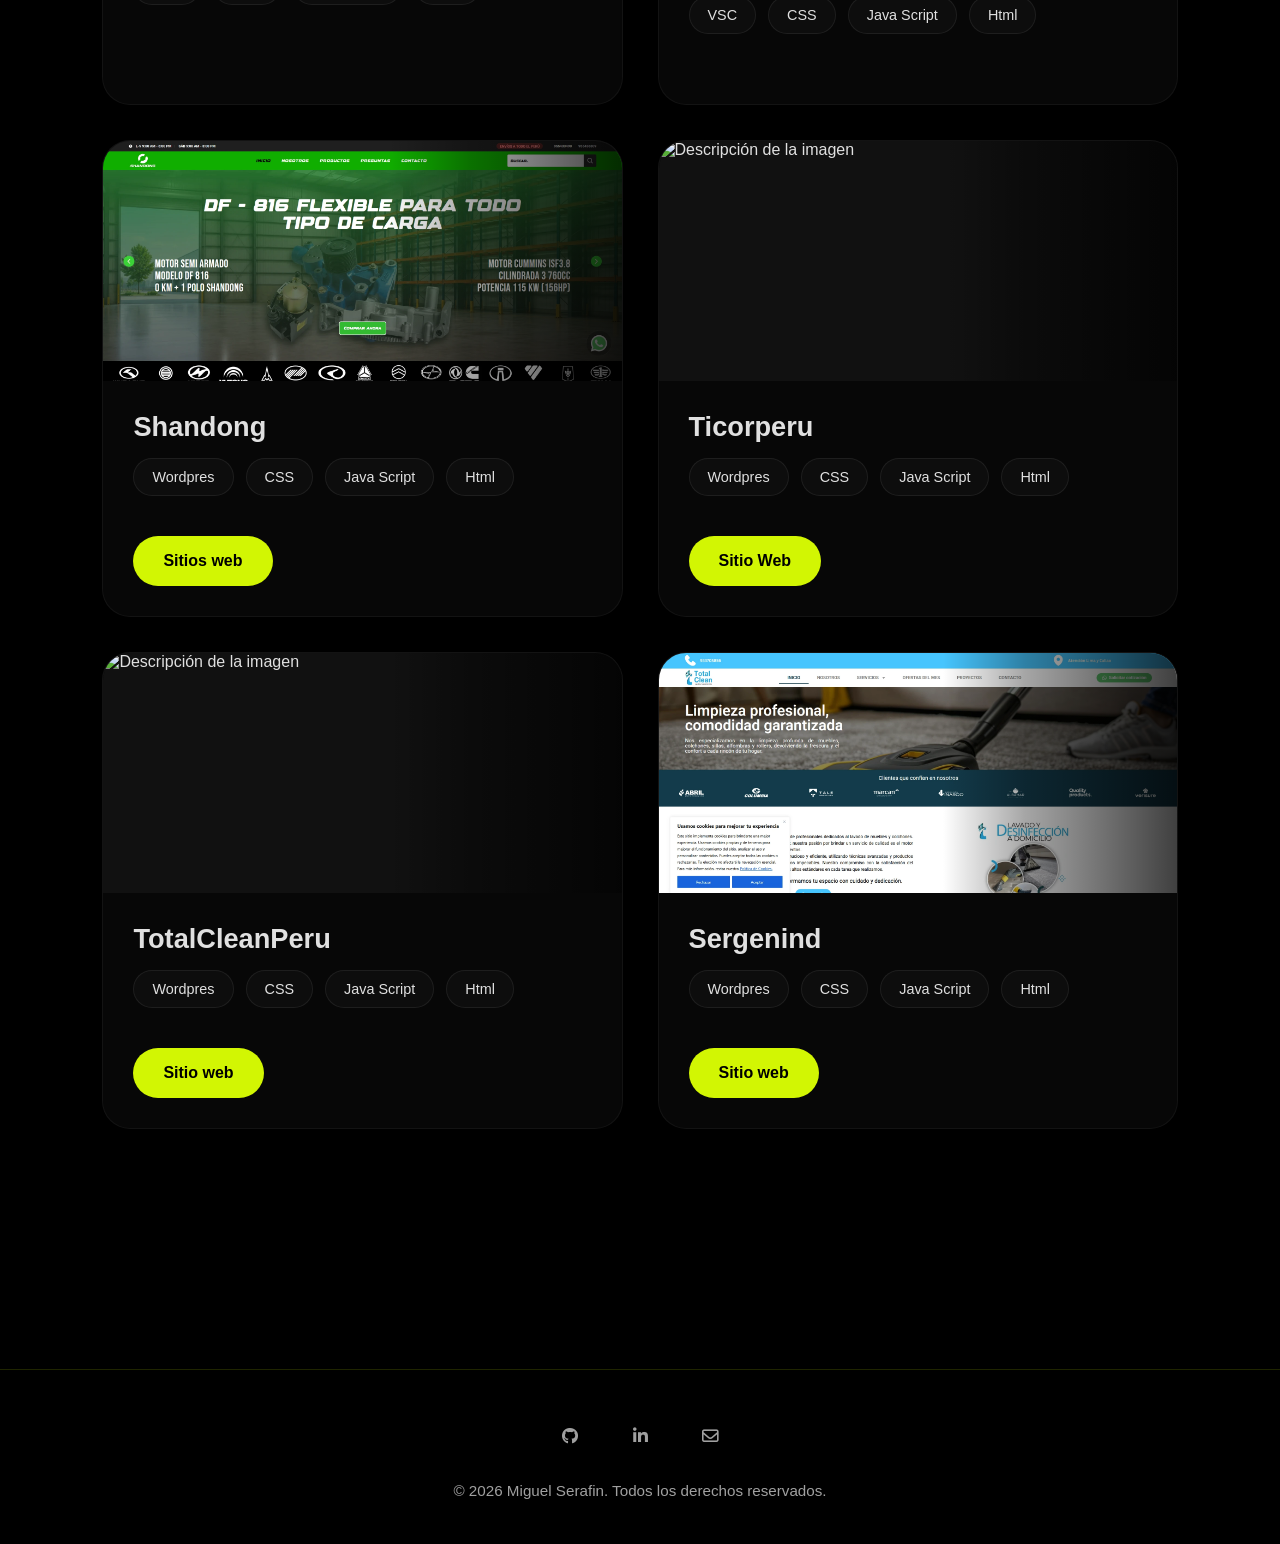
==== commit 7176cfba: "Update proyectos.html" ====
--- a/proyectos.html
+++ b/proyectos.html
@@ -225,7 +225,7 @@
                 <div class="card-image">
 
                     <div class="image-placeholder">
-                        <img src="assets/imagen/imagenweb4.web" alt="Descripción de la imagen">
+                        <img src="assets/imagen/imgweb4.web" alt="Descripción de la imagen">
                     </div>
 
                 </div>
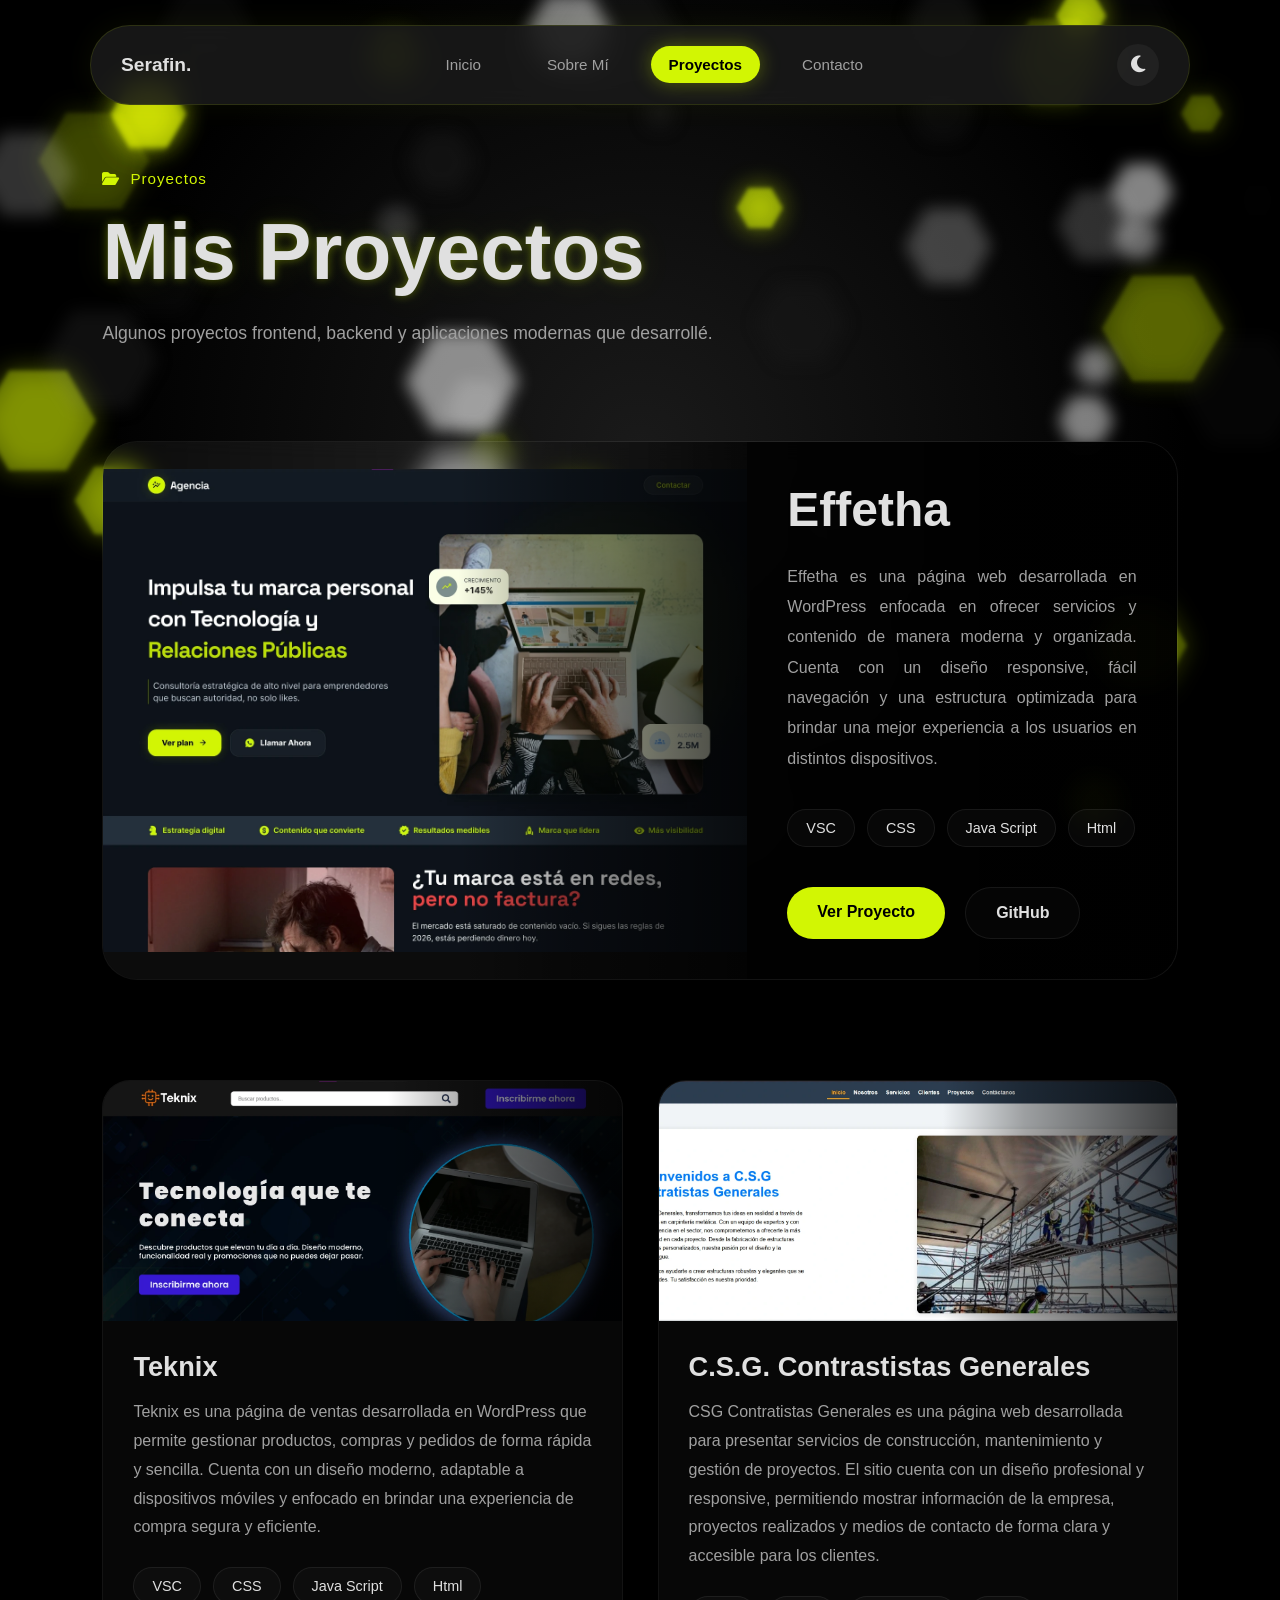
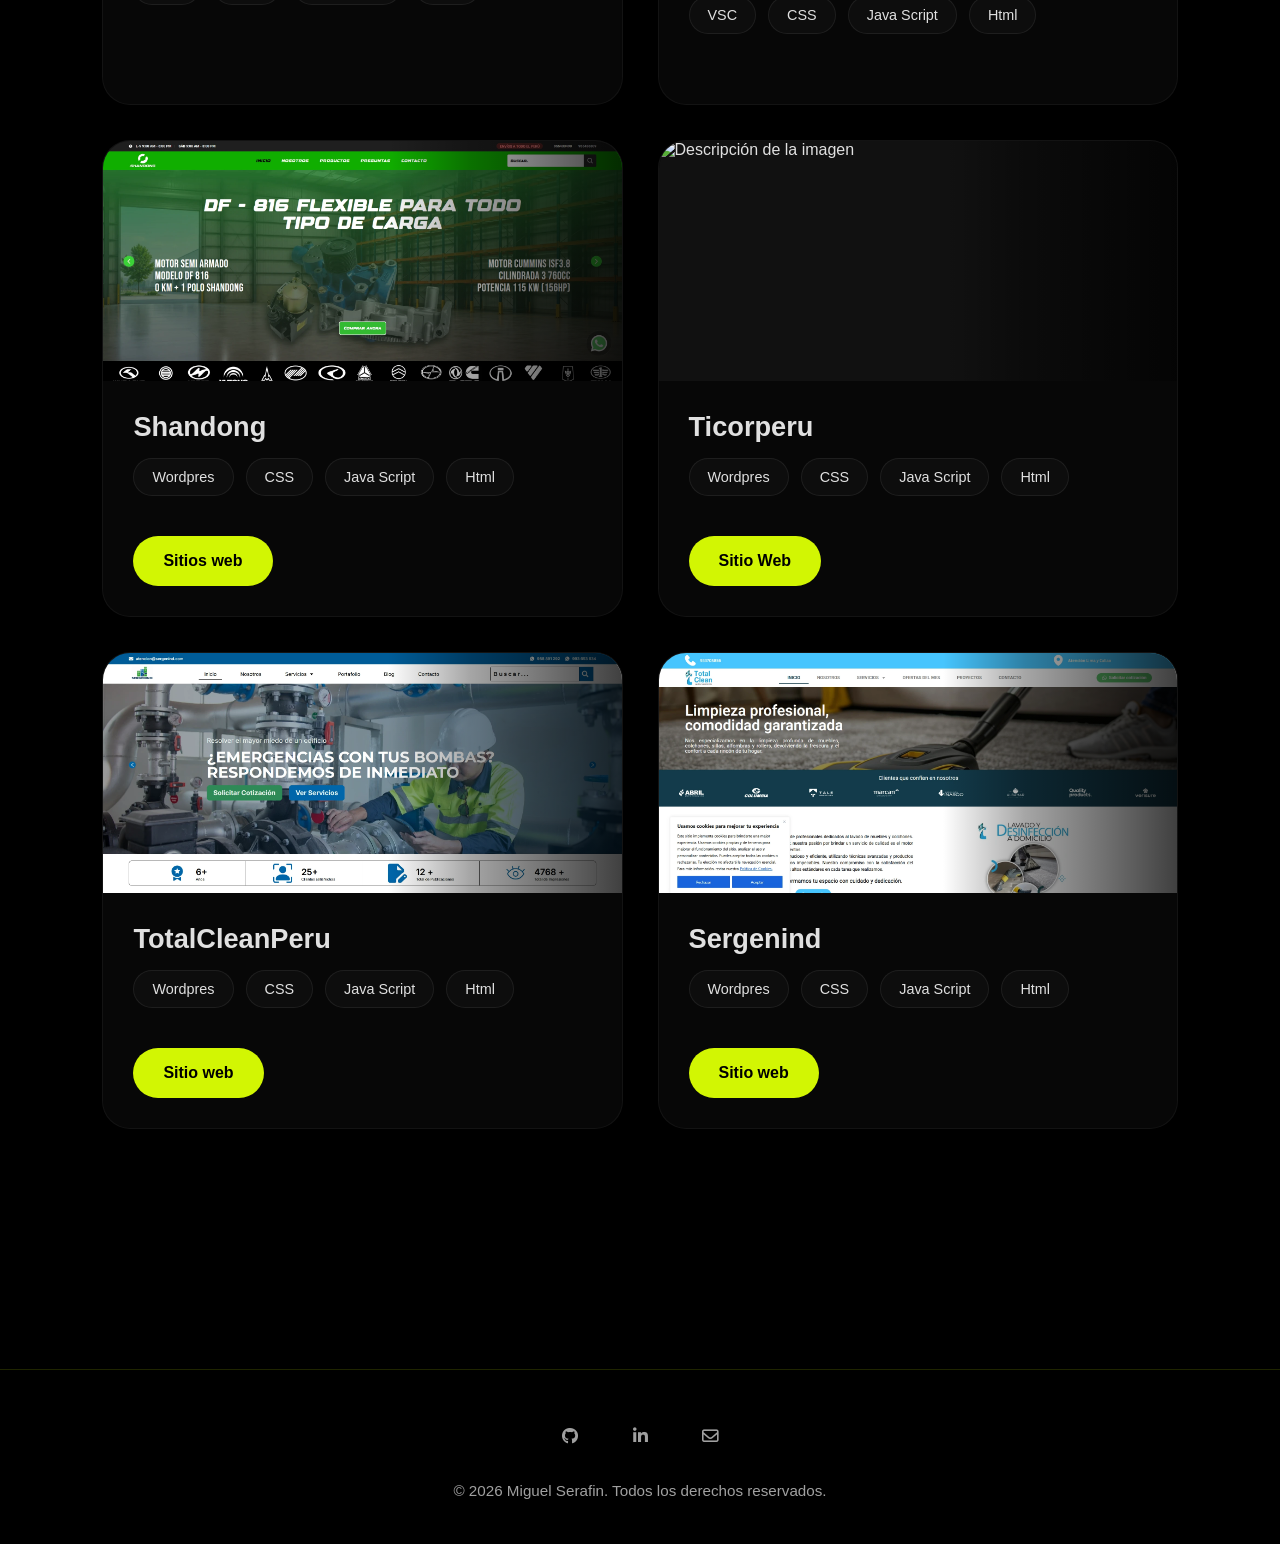
==== commit 4b42f9b7: "Update proyectos.html" ====
--- a/proyectos.html
+++ b/proyectos.html
@@ -225,7 +225,7 @@
                 <div class="card-image">
 
                     <div class="image-placeholder">
-                        <img src="assets/imagen/imgweb4.web" alt="Descripción de la imagen">
+                        <img src="assets/imagen/ticorpperuweb.web" alt="Descripción de la imagen">
                     </div>
 
                 </div>
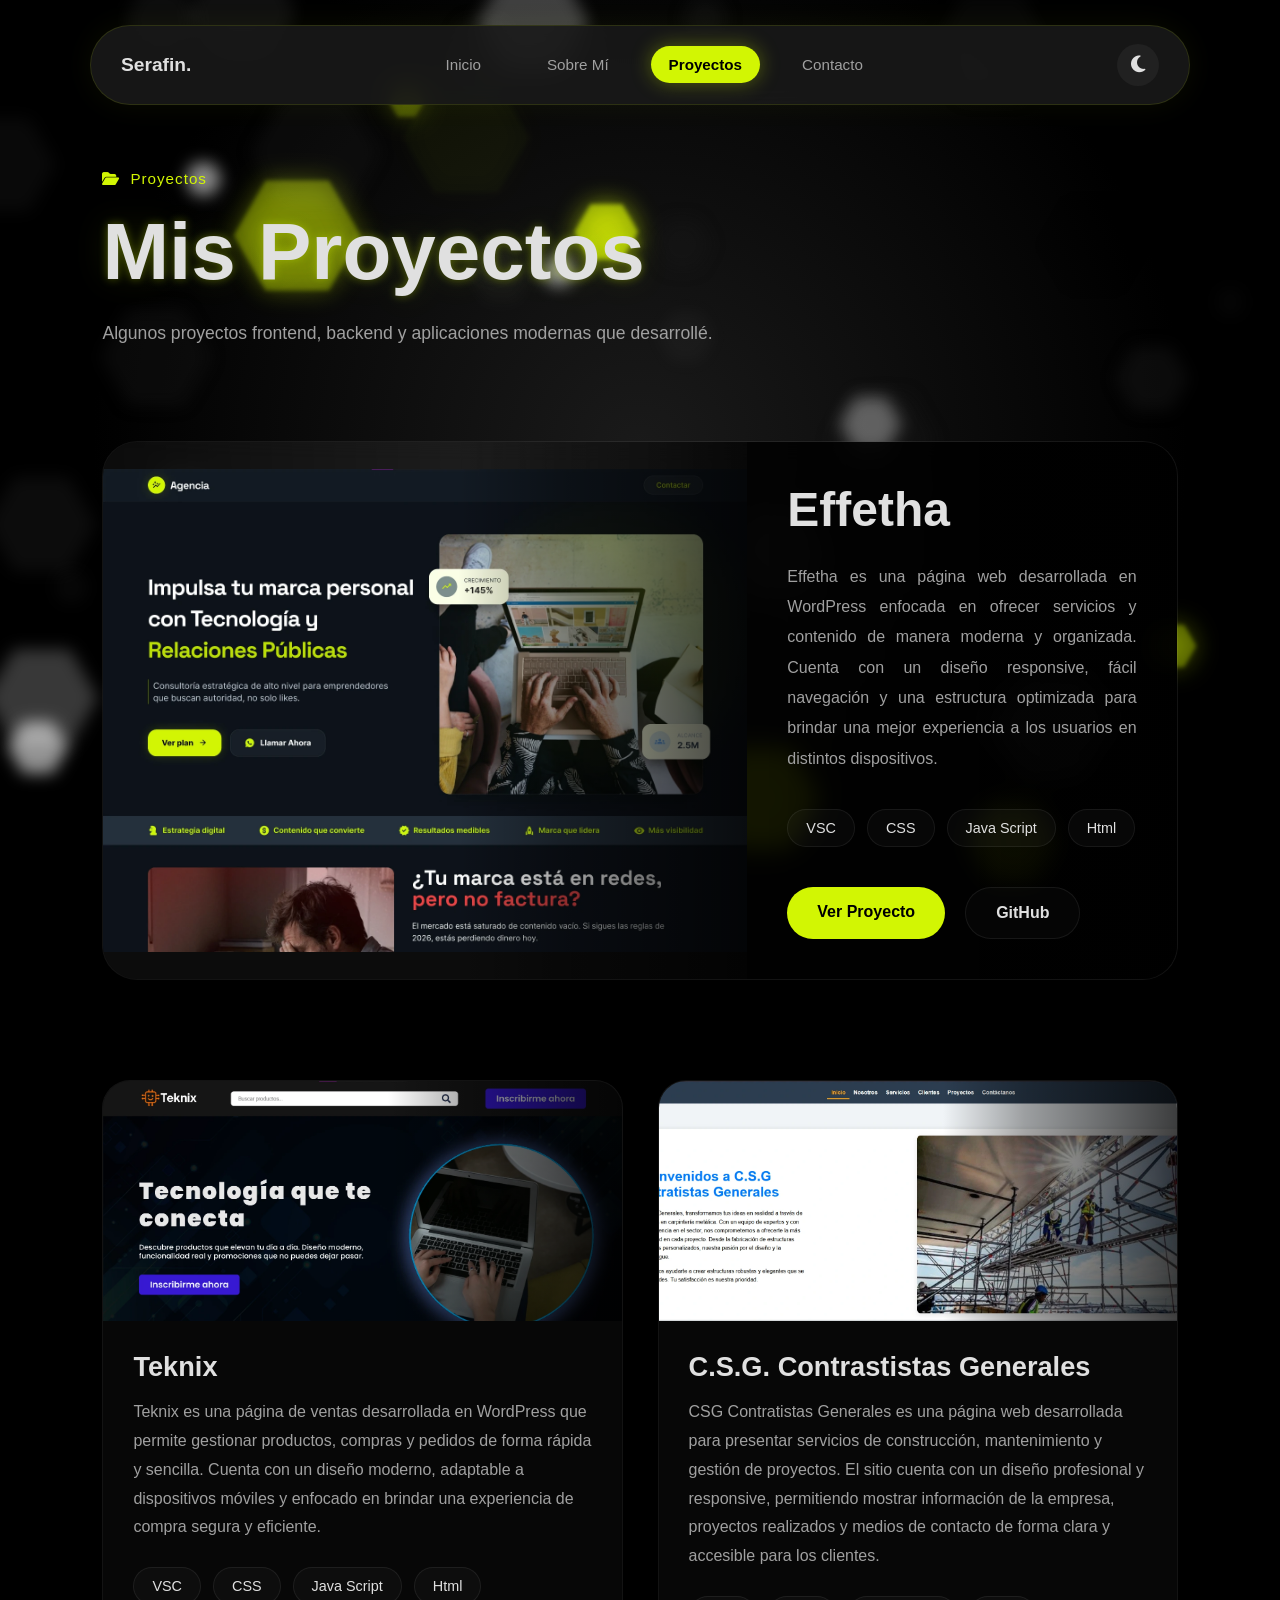
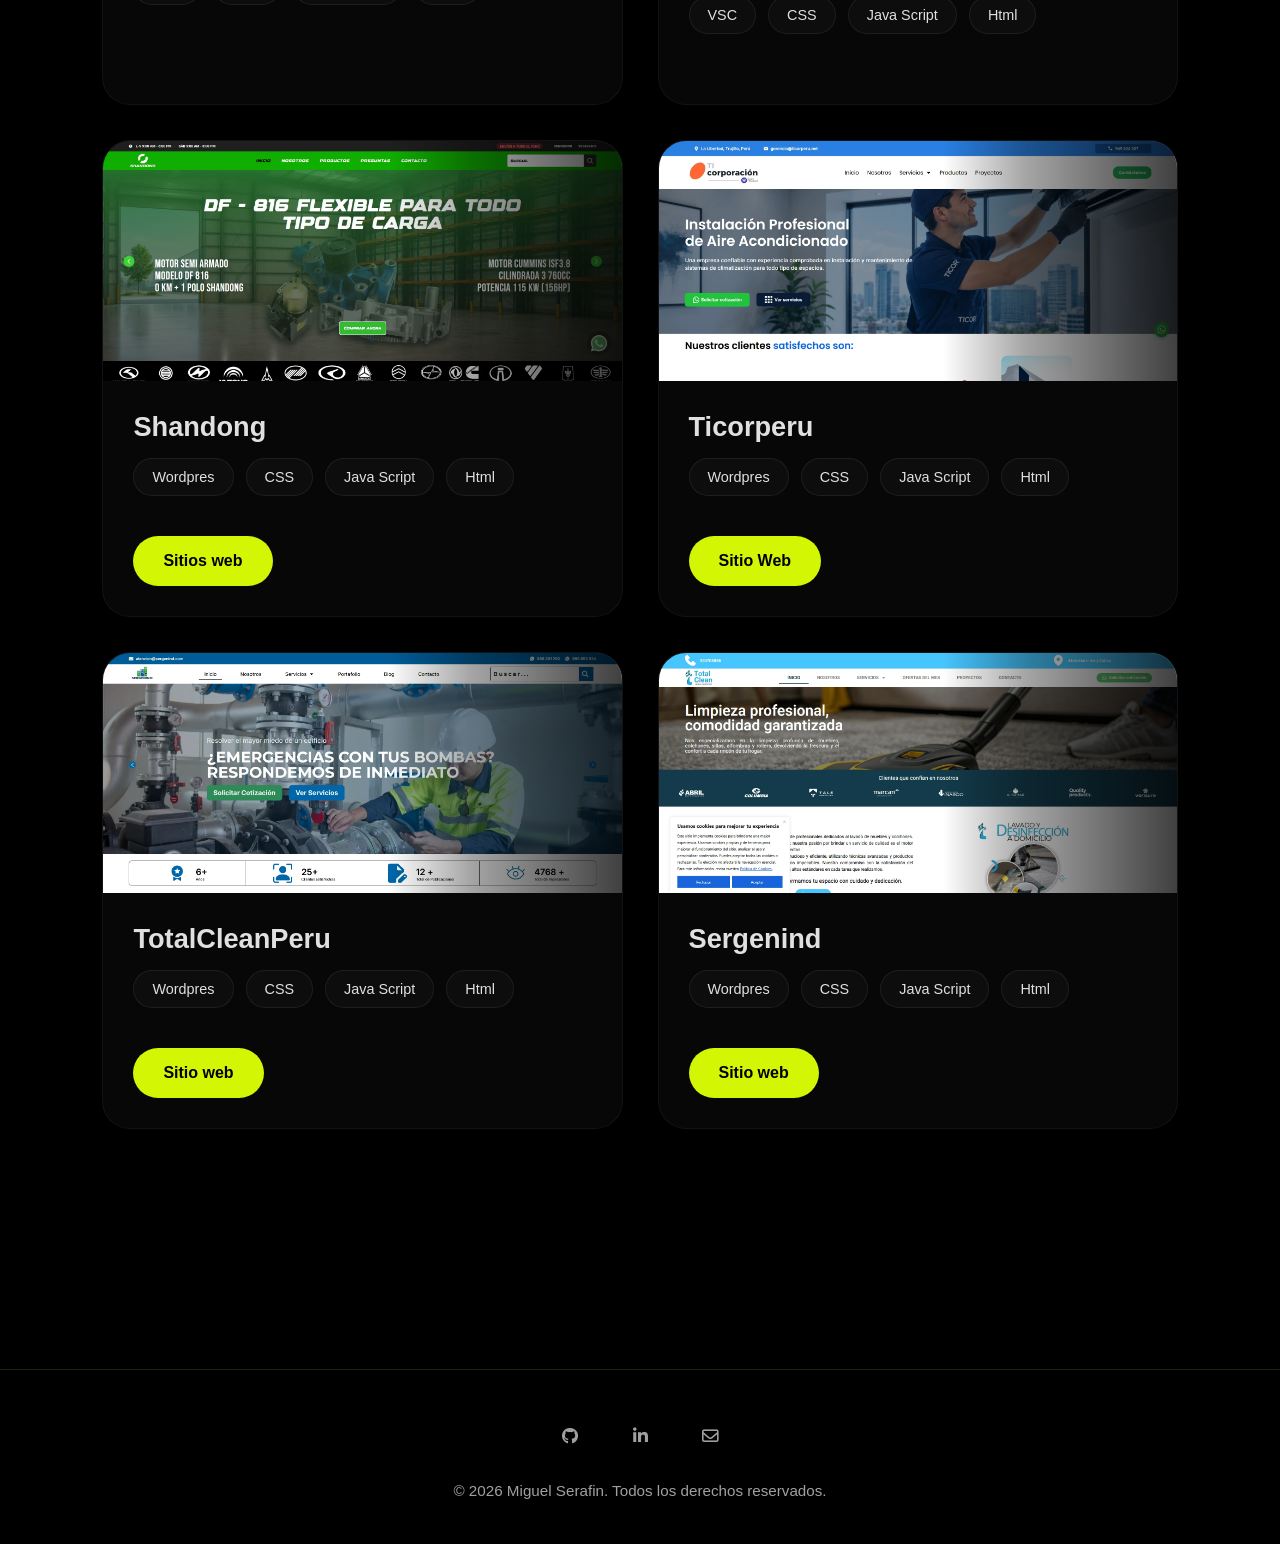
==== commit 647f27d2: "Update proyectos.html" ====
--- a/proyectos.html
+++ b/proyectos.html
@@ -225,7 +225,7 @@
                 <div class="card-image">
 
                     <div class="image-placeholder">
-                        <img src="assets/imagen/ticorpperuweb.web" alt="Descripción de la imagen">
+                        <img src="assets/imagen/asdasdsd.web">
                     </div>
 
                 </div>
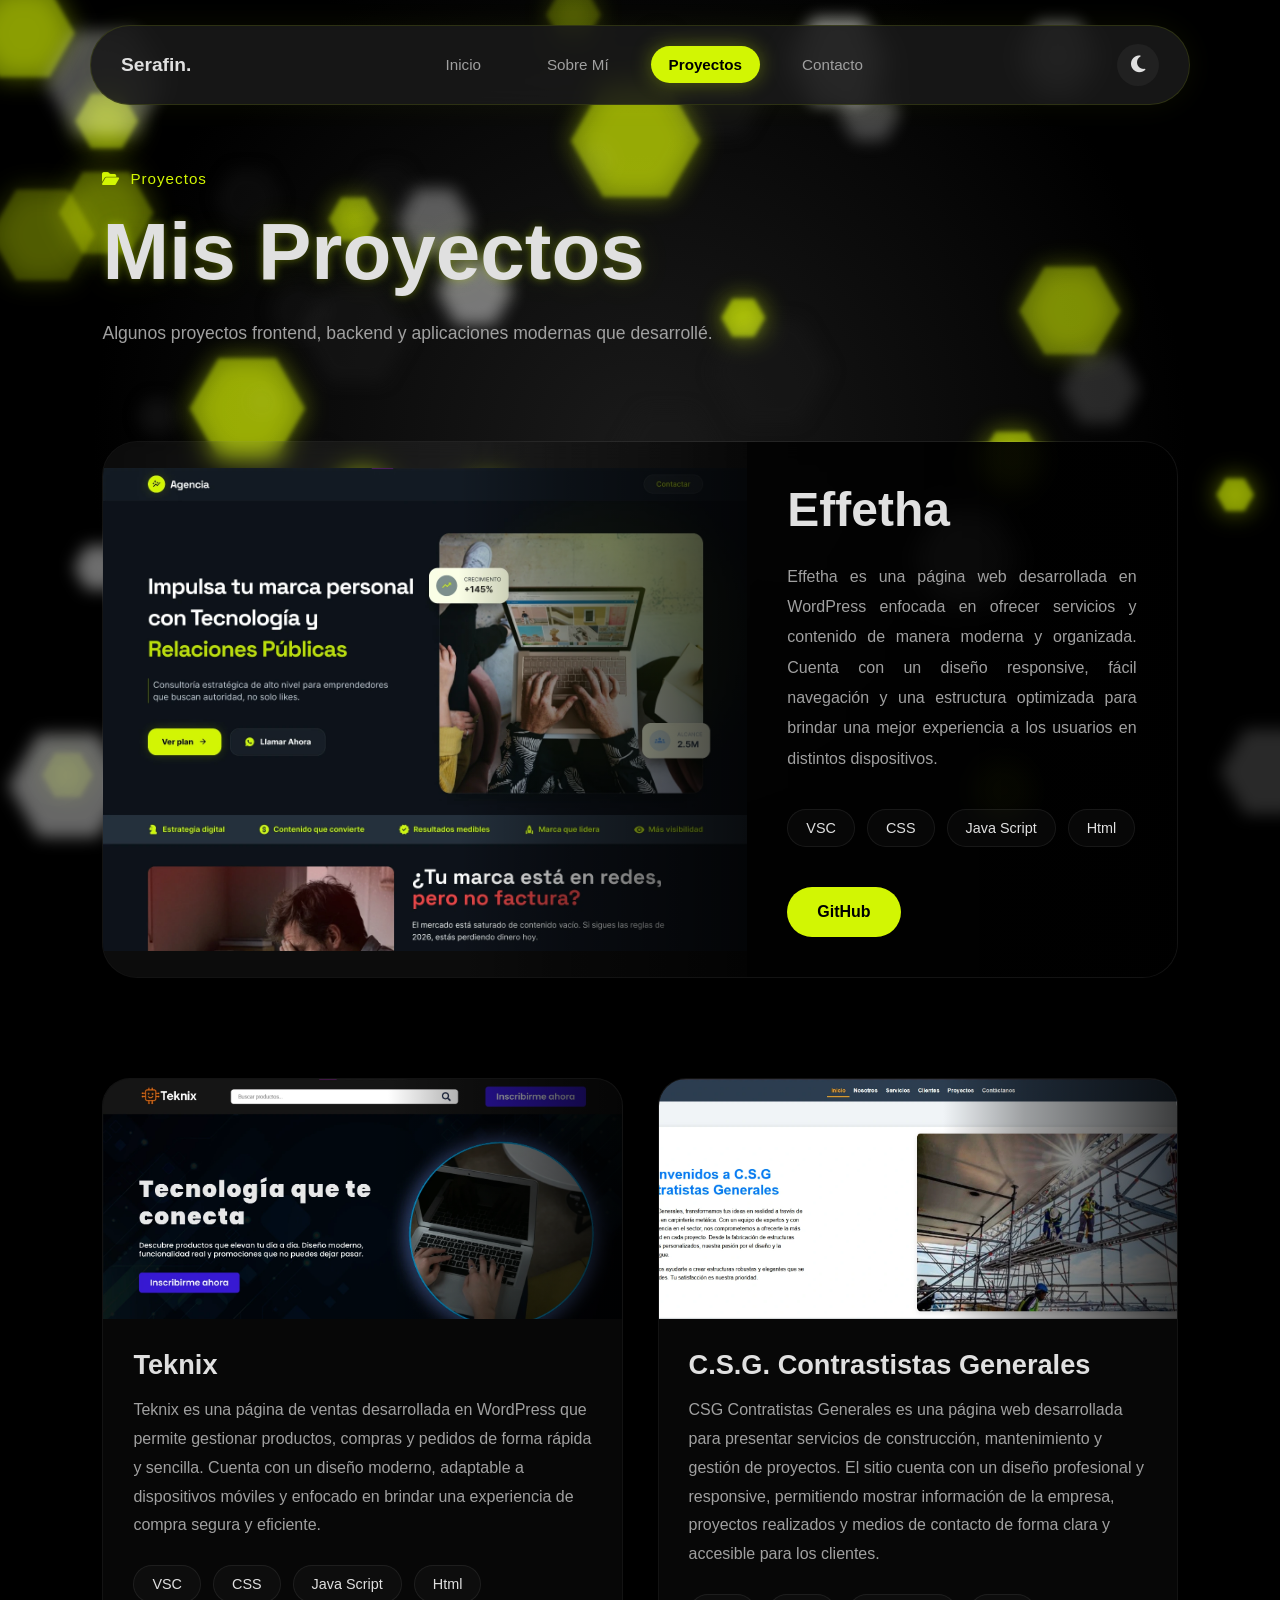
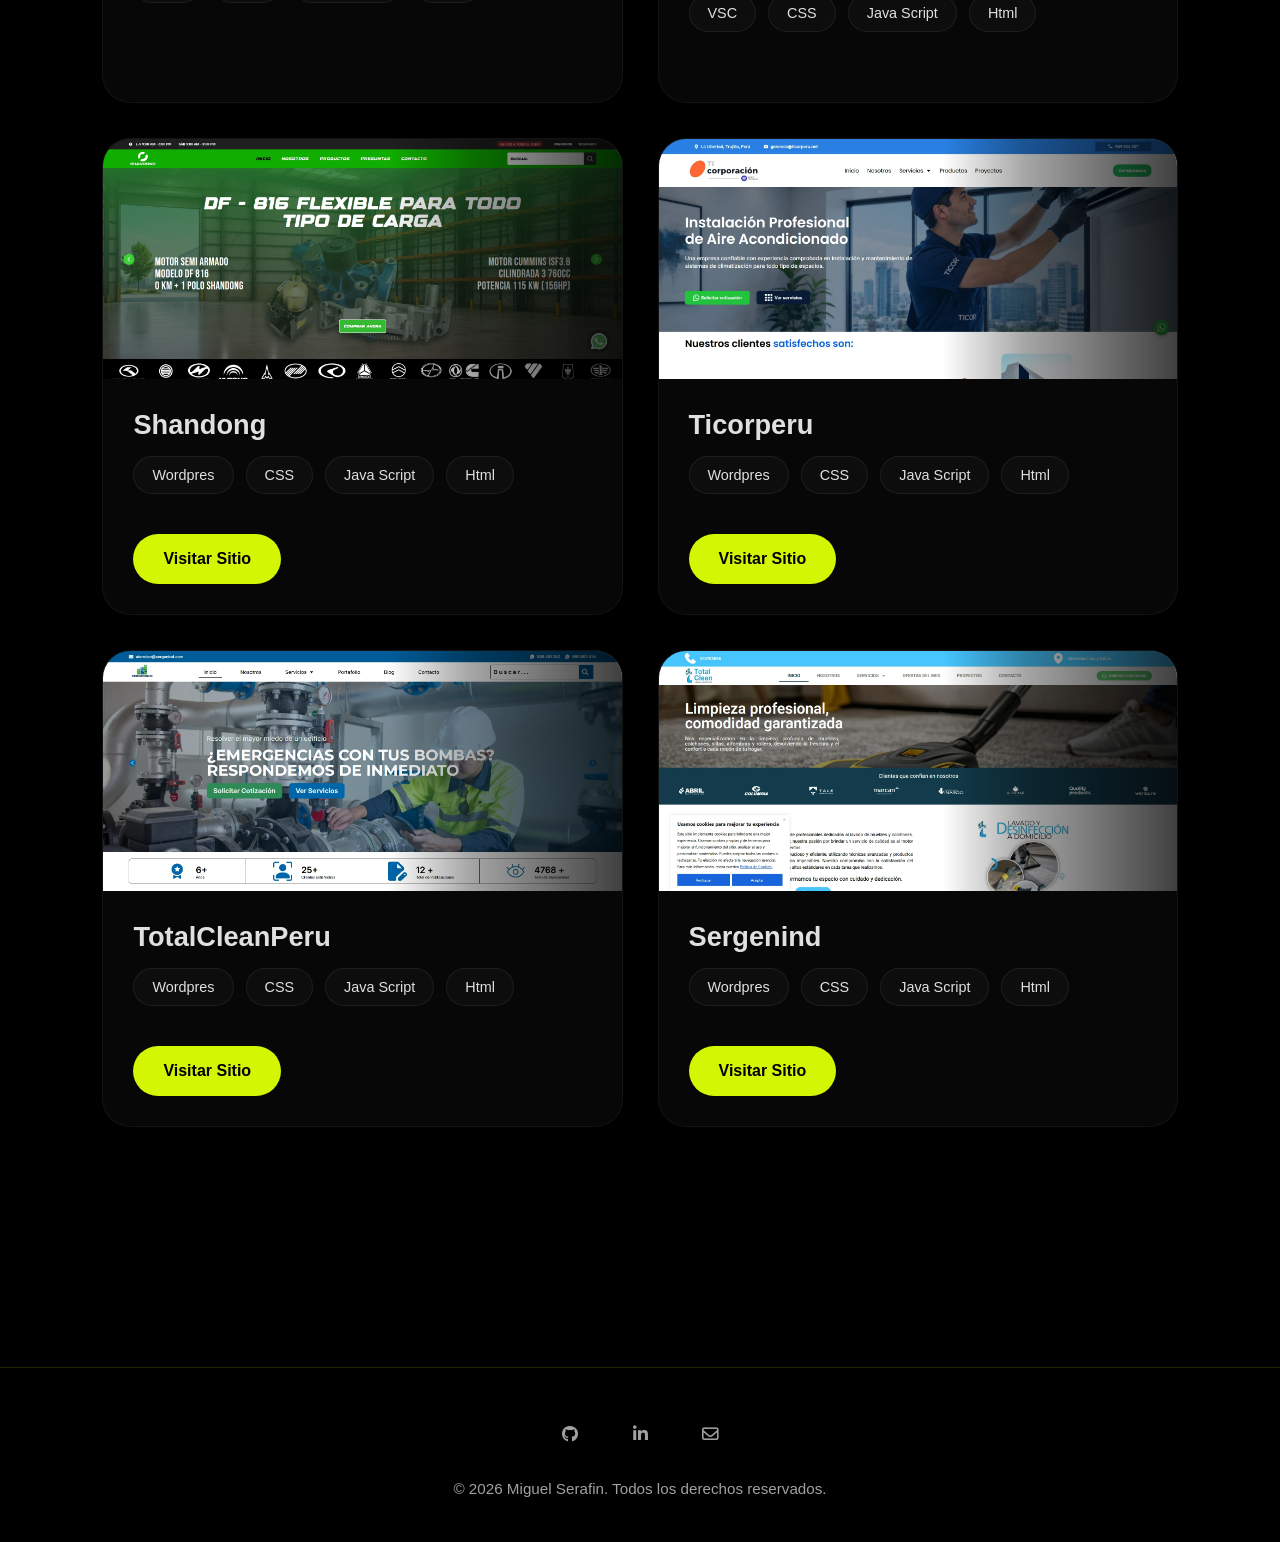
==== commit 2b8e12b6: "Update proyectos.html" ====
--- a/proyectos.html
+++ b/proyectos.html
@@ -92,14 +92,11 @@
 
                 <div class="project-buttons">
 
-                    <a href="#" class="primary-btn">
-                        Ver Proyecto
-                    </a>
-
-                    <a href="#" class="secondary-btn">
+                    <a href="https://github.com/Gandr3345" class="primary-btn">
                         GitHub
                     </a>
 
+            
                 </div>
 
             </div>
@@ -209,7 +206,7 @@
                     </div>
                     <div class="project-buttons">
                     <a href="https://shandong.pe/" class="primary-btn">
-                        Sitios web
+                        Visitar Sitio
                     </a>
                     </div>
 
@@ -244,7 +241,7 @@
                     </div>
                     <div class="project-buttons">
                     <a href="https://ticorperu.net/" class="primary-btn">
-                        Sitio Web
+                        Visitar Sitio
                     </a>
                     </div>
                 </div>
@@ -279,7 +276,7 @@
                     </div>
                     <div class="project-buttons">
                     <a href="https://totalcleanperu.com/" class="primary-btn">
-                        Sitio web
+                        Visitar Sitio
                     </a>
                     </div>
                 </div>
@@ -313,7 +310,7 @@
                     </div>
                     <div class="project-buttons">
                     <a href="https://sergenind.com/" class="primary-btn">
-                        Sitio web
+                        Visitar Sitio
                     </a>
                     </div>
                 </div>
